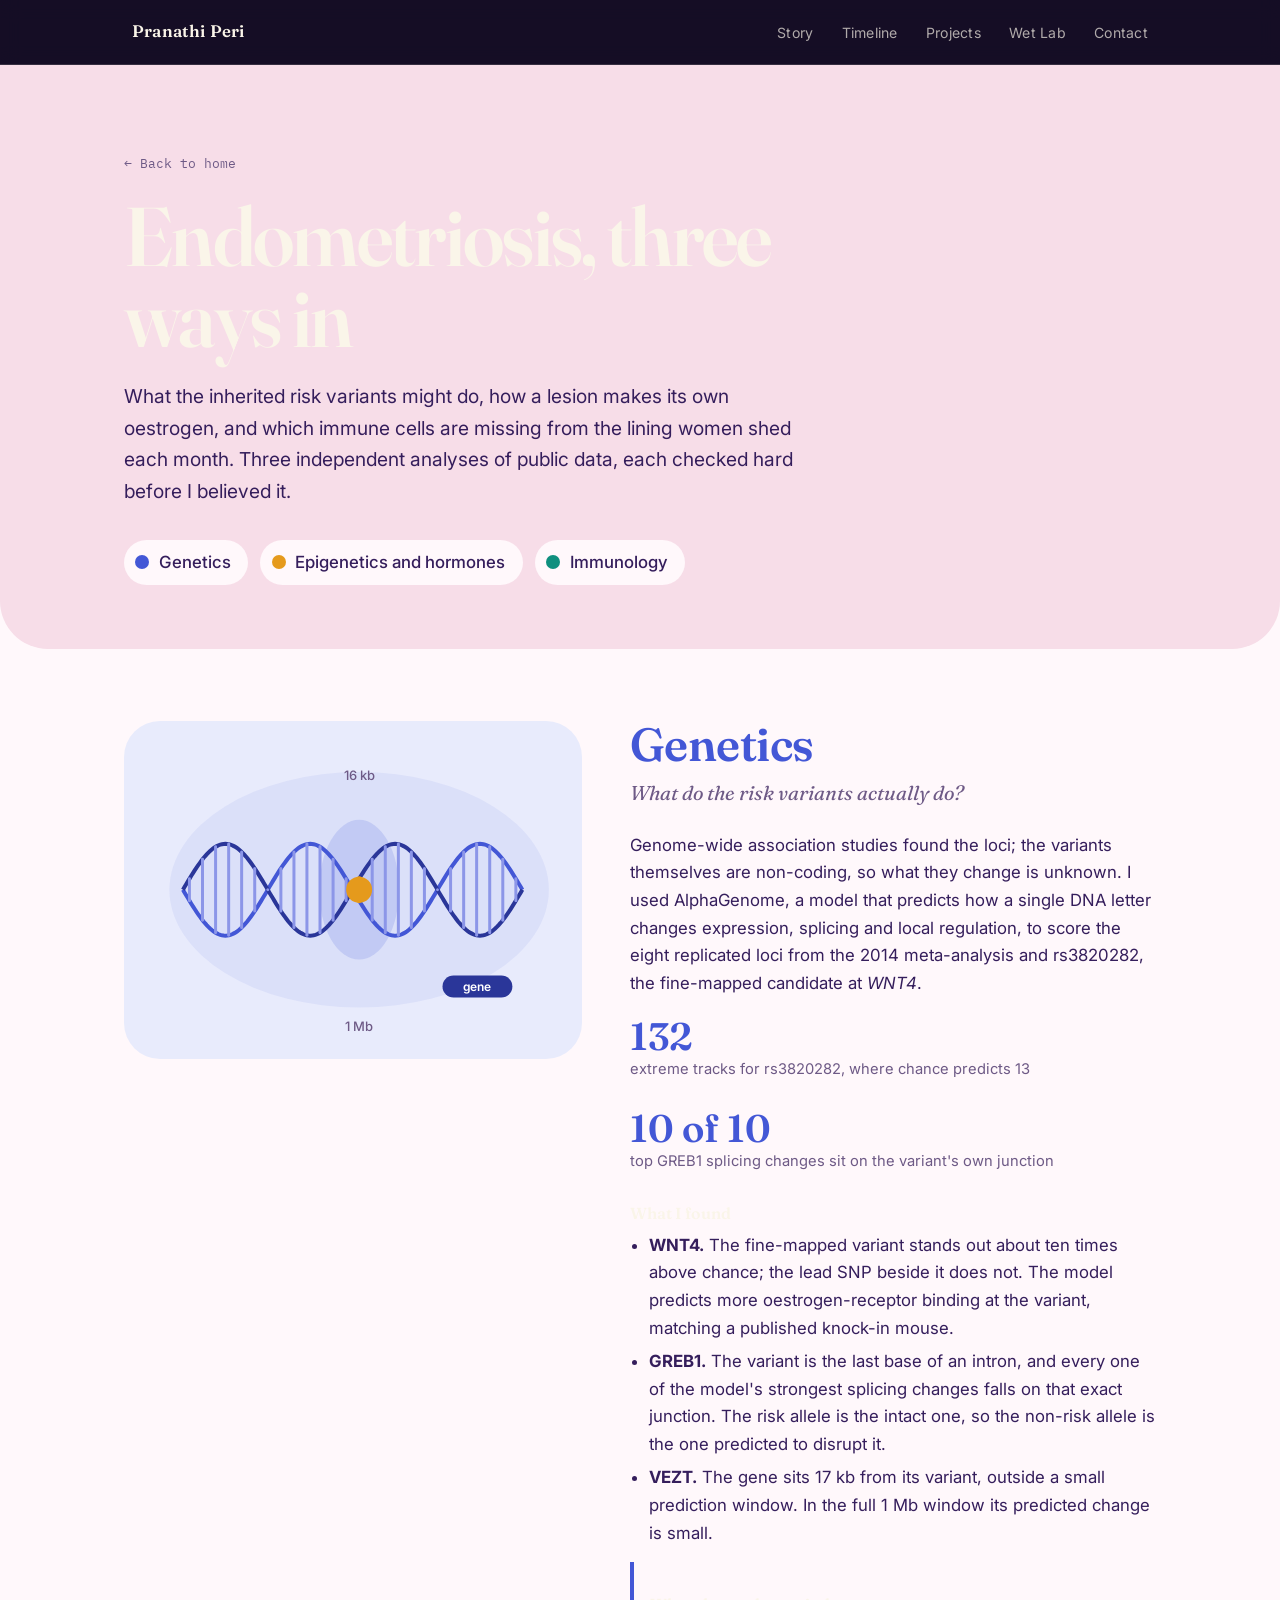
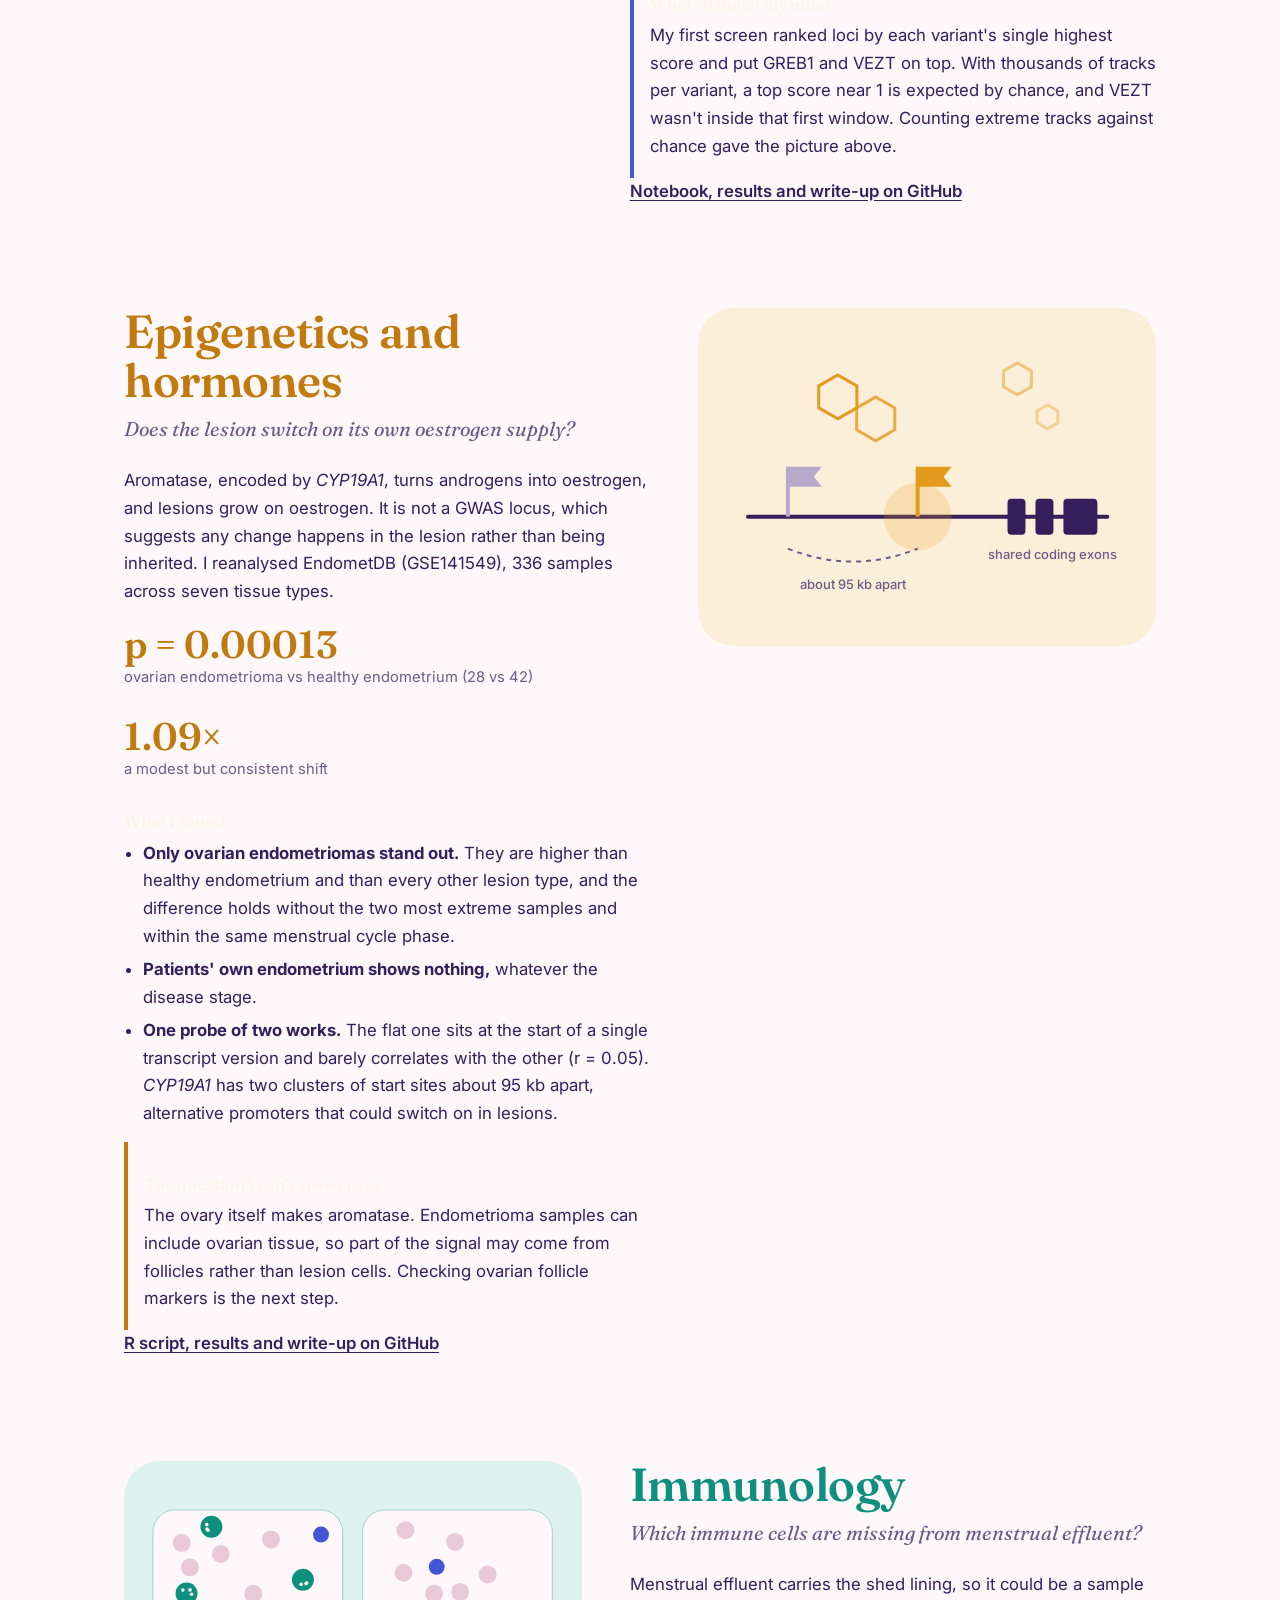
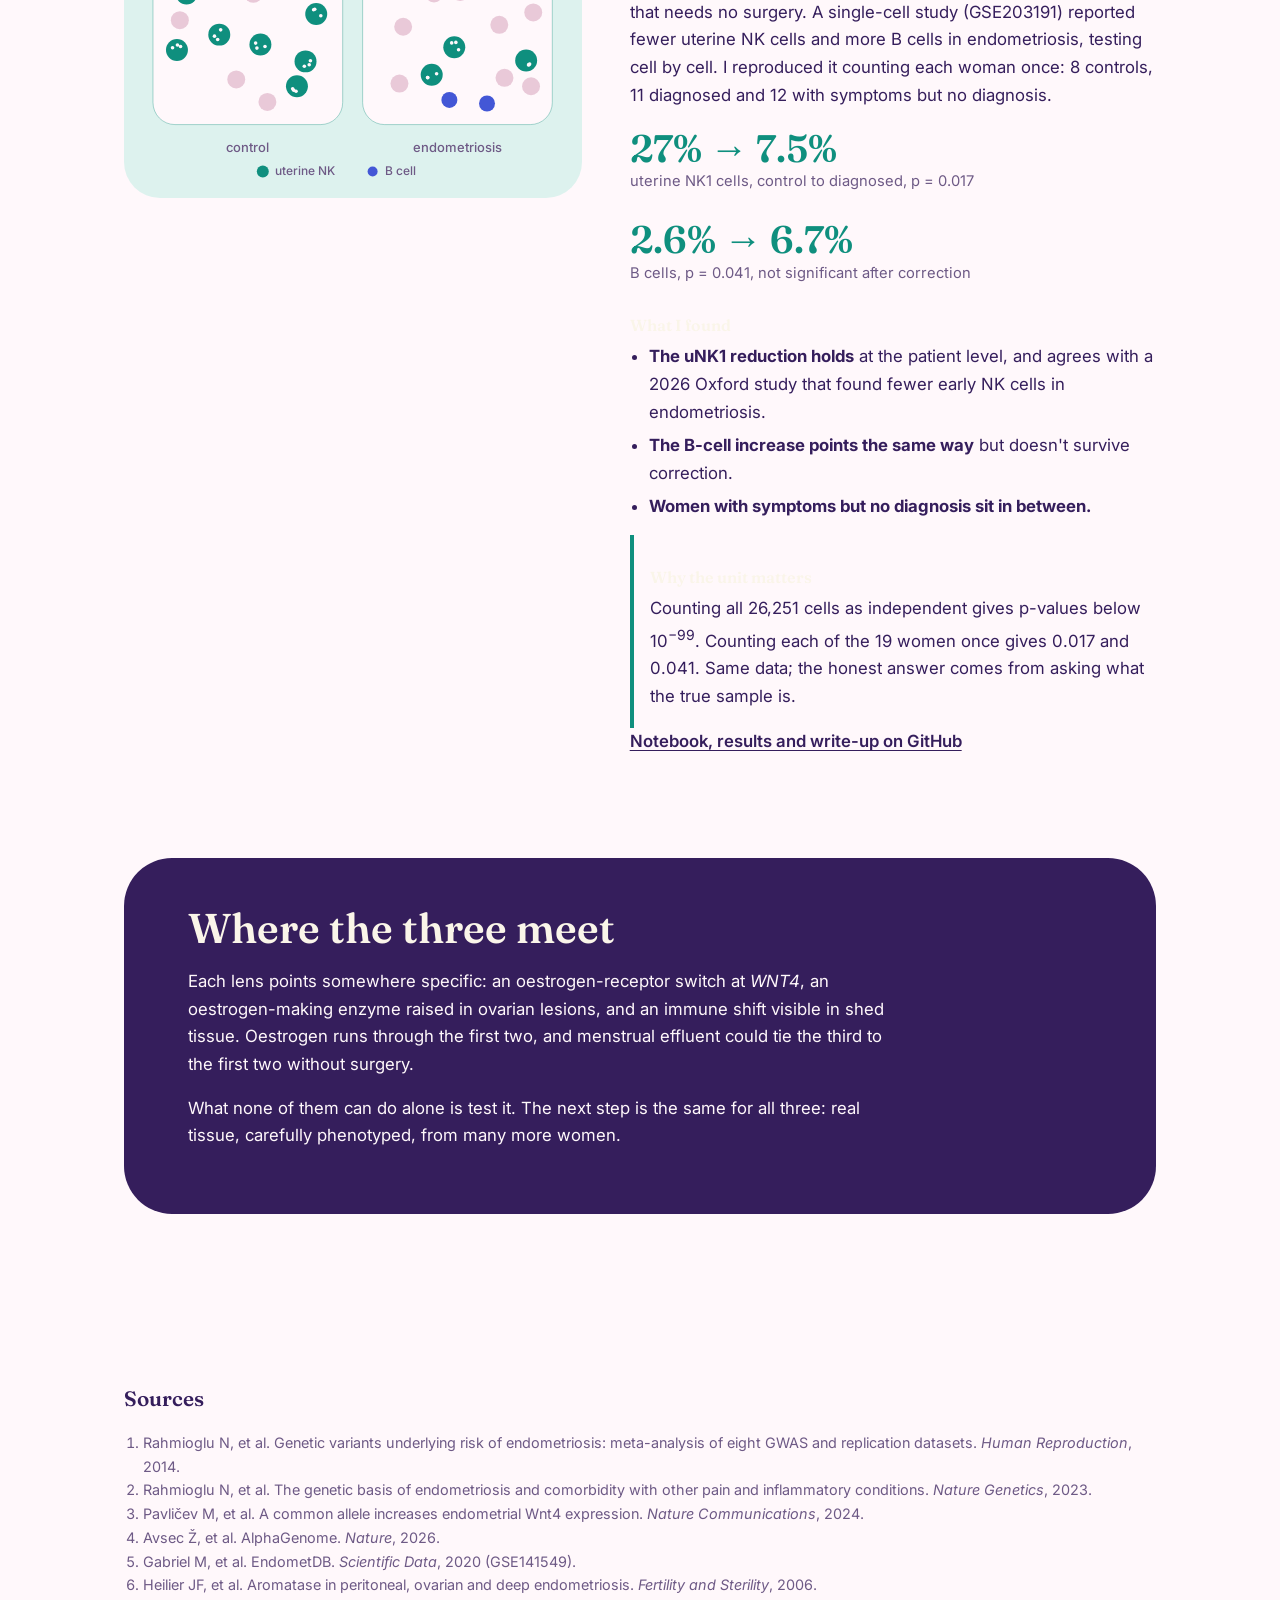
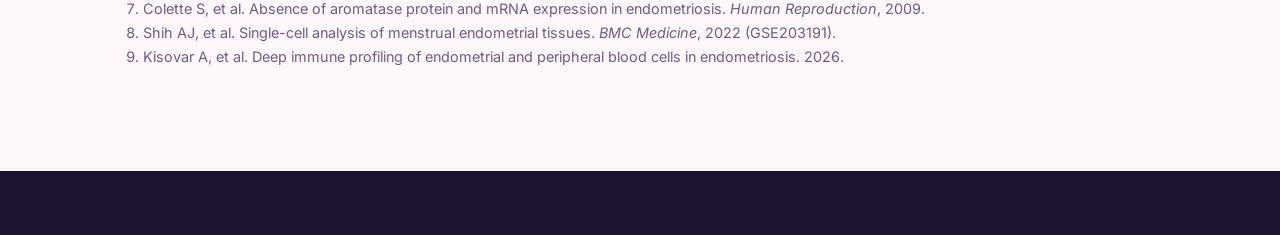
==== endometriosis.html @ a5b7af2c "Add files via upload" ====
<!DOCTYPE html>
<html lang="en">
<head>
<meta charset="UTF-8">
<meta name="viewport" content="width=device-width, initial-scale=1.0">
<title>Endometriosis, three ways in · Pranathi Peri</title>
<meta name="description" content="Independent analyses of public endometriosis data: risk-variant genetics, the aromatase switch in lesions, and immune cells in menstrual effluent.">
<link rel="preconnect" href="https://fonts.googleapis.com">
<link rel="preconnect" href="https://fonts.gstatic.com" crossorigin>
<link href="https://fonts.googleapis.com/css2?family=Fraunces:ital,opsz,wght@0,9..144,300;0,9..144,450;0,9..144,600;0,9..144,700;1,9..144,450;1,9..144,600&family=Inter:wght@400;500;600&family=IBM+Plex+Mono:wght@400;500&display=swap" rel="stylesheet">
<link rel="stylesheet" href="style.css">
<style>
.endo {
  --paper: #FFF8FB; --eosin: #F7DDE8; --haem: #351E5C; --muted: #6E5A86;
  --gen: #4357D6; --hor: #C27A0E; --hor-bright: #E59A1C; --imm: #0F8F7E;
  background: var(--paper); color: var(--haem);
  font-family: Inter, system-ui, sans-serif; font-size: 1.05rem; line-height: 1.65;
}
.endo a { color: inherit; text-underline-offset: 3px; }
.endo a:focus-visible { outline: 3px solid var(--hor-bright); outline-offset: 3px; border-radius: 4px; }
.endo .wrap { max-width: 1080px; margin: 0 auto; padding: 0 1.5rem; }
.endo .back-link { display: inline-block; margin: 2rem 0 0; color: var(--muted); text-decoration: none; }
.endo .back-link:hover { text-decoration: underline; }

.endo-hero { background: var(--eosin); padding: 3.5rem 0 4rem; border-radius: 0 0 48px 48px; }
.endo-hero h1 {
  font-family: Fraunces, Georgia, serif; font-weight: 600; font-variation-settings: "opsz" 144;
  font-size: clamp(2.6rem, 7vw, 5.2rem); line-height: 0.98; letter-spacing: -0.02em; margin: 1.2rem 0 1.4rem; max-width: 14ch;
}
.endo-hero p.lede { max-width: 56ch; font-size: 1.2rem; margin: 0 0 2rem; }
.lenses { display: flex; flex-wrap: wrap; gap: 0.75rem; padding: 0; margin: 0; list-style: none; }
.lenses a {
  display: inline-flex; align-items: center; gap: 0.6rem; padding: 0.55rem 1.1rem 0.55rem 0.7rem;
  border-radius: 999px; background: var(--paper); text-decoration: none; font-weight: 500;
}
.lenses a:hover { background: #fff; }
.lenses .dot { width: 14px; height: 14px; border-radius: 50%; }

.lens { padding: 4.5rem 0 1rem; }
.lens-grid { display: grid; grid-template-columns: minmax(0, 1fr) minmax(0, 1.15fr); gap: 3rem; align-items: start; }
.lens:nth-of-type(even) .lens-grid { grid-template-columns: minmax(0, 1.15fr) minmax(0, 1fr); }
.lens:nth-of-type(even) .art { order: 2; }
.art { border-radius: 36px; padding: 1.2rem; position: sticky; top: 5rem; }
.art svg { width: 100%; height: auto; display: block; }
.art .svgl { font: 500 13px Inter, sans-serif; fill: #6E5A86; }
.art .svgk { font: 500 12px Inter, sans-serif; fill: #6E5A86; }
.art .svgt { font: 600 12px Inter, sans-serif; fill: #fff; }
.lens h2 {
  font-family: Fraunces, Georgia, serif; font-weight: 600; font-size: clamp(2rem, 4vw, 2.9rem);
  line-height: 1.05; letter-spacing: -0.01em; margin: 0 0 0.4rem;
}
.lens .kicker { font-family: Fraunces, Georgia, serif; font-style: italic; font-size: 1.25rem; margin: 0 0 1.4rem; color: var(--muted); }
.lens h3 { font-size: 1rem; font-weight: 600; margin: 1.6rem 0 0.3rem; }
.lens p { margin: 0 0 0.9rem; max-width: 62ch; }
.lens ul { margin: 0 0 0.9rem; padding-left: 1.2rem; max-width: 62ch; }
.lens li { margin-bottom: 0.35rem; }
.big { display: flex; flex-wrap: wrap; gap: 1.6rem; margin: 1.2rem 0 1.4rem; }
.big div { min-width: 8rem; }
.big strong { display: block; font-family: Fraunces, Georgia, serif; font-weight: 600; font-size: 2.4rem; line-height: 1; }
.big span { font-size: 0.92rem; color: var(--muted); }
.caveat { border-left: 4px solid currentColor; padding: 0.2rem 0 0.2rem 1rem; }
.code-link { font-weight: 600; }

#genetics h2, #genetics .big strong, #genetics .caveat { color: var(--gen); }
#genetics .art { background: #E8EBFC; }
#hormones h2, #hormones .big strong, #hormones .caveat { color: var(--hor); }
#hormones .art { background: #FCEFD9; }
#immune h2, #immune .big strong, #immune .caveat { color: var(--imm); }
#immune .art { background: #DDF2EE; }
.caveat p { color: var(--haem); }

.together { margin: 4.5rem 0 5rem; background: var(--haem); color: var(--paper); border-radius: 48px; padding: 3rem clamp(1.5rem, 5vw, 4rem); }
.together h2 { font-family: Fraunces, Georgia, serif; font-weight: 600; font-size: clamp(1.9rem, 4vw, 2.6rem); margin: 0 0 1rem; line-height: 1.1; }
.together p { max-width: 64ch; margin: 0 0 1rem; }
.together a { color: var(--paper); }
.refs { font-size: 0.9rem; color: var(--muted); margin: 0 0 4rem; }
.refs ol { padding-left: 1.2rem; }

@media (max-width: 820px) {
  .lens-grid, .lens:nth-of-type(even) .lens-grid { grid-template-columns: 1fr; gap: 1.6rem; }
  .lens:nth-of-type(even) .art { order: 0; }
  .art { position: static; }
}
</style>
</head>
<body>

<nav>
  <div class="nav-inner">
    <a href="index.html" class="nav-name">Pranathi Peri</a>
    <button class="nav-toggle" id="navToggle" aria-label="Toggle menu" aria-expanded="false"><span></span><span></span><span></span></button>
    <ul class="nav-links" id="navLinks">
      <li><a href="index.html#origin">Story</a></li>
      <li><a href="index.html#timeline">Timeline</a></li>
      <li><a href="index.html#work">Projects</a></li>
      <li><a href="index.html#wetlab">Wet Lab</a></li>
      <li><a href="index.html#contact">Contact</a></li>
    </ul>
  </div>
</nav>

<main class="endo">
  <header class="endo-hero">
    <div class="wrap">
      <a href="index.html" class="back-link">&larr; Back to home</a>
      <h1>Endometriosis, three ways in</h1>
      <p class="lede">What the inherited risk variants might do, how a lesion makes its own oestrogen, and which immune cells are missing from the lining women shed each month. Three independent analyses of public data, each checked hard before I believed it.</p>
      <ul class="lenses">
        <li><a href="#genetics"><span class="dot" style="background:#4357D6"></span>Genetics</a></li>
        <li><a href="#hormones"><span class="dot" style="background:#E59A1C"></span>Epigenetics and hormones</a></li>
        <li><a href="#immune"><span class="dot" style="background:#0F8F7E"></span>Immunology</a></li>
      </ul>
    </div>
  </header>

  <section class="lens" id="genetics">
    <div class="wrap lens-grid">
      <div class="art"><svg viewBox="0 0 420 300" role="img" aria-label="A DNA strand with one highlighted base pair, a small 16 kb window around it that misses a nearby gene, and a large 1 Mb window that includes it">
<ellipse cx="216.5" cy="150" rx="190" ry="118" fill="#4357D6" fill-opacity="0.08"/>
<ellipse cx="216.5" cy="150" rx="40" ry="70" fill="#4357D6" fill-opacity="0.16"/>
<polyline points="40.0,150.0 41.7,152.9 43.4,155.8 45.1,158.6 46.8,161.4 48.5,164.2 50.2,166.9 51.9,169.6 53.6,172.2 55.3,174.6 57.0,177.0 58.7,179.3 60.4,181.5 62.1,183.5 63.8,185.4 65.5,187.2 67.2,188.8 68.9,190.3 70.6,191.6 72.3,192.8 74.0,193.7 75.7,194.6 77.4,195.2 79.1,195.6 80.8,195.9 82.5,196.0 84.2,195.9 85.9,195.6 87.6,195.2 89.3,194.6 91.0,193.7 92.7,192.8 94.4,191.6 96.1,190.3 97.8,188.8 99.5,187.2 101.2,185.4 102.9,183.5 104.6,181.5 106.3,179.3 108.0,177.0 109.7,174.6 111.4,172.2 113.1,169.6 114.8,166.9 116.5,164.2 118.2,161.4 119.9,158.6 121.6,155.8 123.3,152.9 125.0,150.0 126.7,147.1 128.4,144.2 130.1,141.4 131.8,138.6 133.5,135.8 135.2,133.1 136.9,130.4 138.6,127.8 140.3,125.4 142.0,123.0 143.7,120.7 145.4,118.5 147.1,116.5 148.8,114.6 150.5,112.8 152.2,111.2 153.9,109.7 155.6,108.4 157.3,107.2 159.0,106.3 160.7,105.4 162.4,104.8 164.1,104.4 165.8,104.1 167.5,104.0 169.2,104.1 170.9,104.4 172.6,104.8 174.3,105.4 176.0,106.3 177.7,107.2 179.4,108.4 181.1,109.7 182.8,111.2 184.5,112.8 186.2,114.6 187.9,116.5 189.6,118.5 191.3,120.7 193.0,123.0 194.7,125.4 196.4,127.8 198.1,130.4 199.8,133.1 201.5,135.8 203.2,138.6 204.9,141.4 206.6,144.2 208.3,147.1 210.0,150.0 211.7,152.9 213.4,155.8 215.1,158.6 216.8,161.4 218.5,164.2 220.2,166.9 221.9,169.6 223.6,172.2 225.3,174.6 227.0,177.0 228.7,179.3 230.4,181.5 232.1,183.5 233.8,185.4 235.5,187.2 237.2,188.8 238.9,190.3 240.6,191.6 242.3,192.8 244.0,193.7 245.7,194.6 247.4,195.2 249.1,195.6 250.8,195.9 252.5,196.0 254.2,195.9 255.9,195.6 257.6,195.2 259.3,194.6 261.0,193.7 262.7,192.8 264.4,191.6 266.1,190.3 267.8,188.8 269.5,187.2 271.2,185.4 272.9,183.5 274.6,181.5 276.3,179.3 278.0,177.0 279.7,174.6 281.4,172.2 283.1,169.6 284.8,166.9 286.5,164.2 288.2,161.4 289.9,158.6 291.6,155.8 293.3,152.9 295.0,150.0 296.7,147.1 298.4,144.2 300.1,141.4 301.8,138.6 303.5,135.8 305.2,133.1 306.9,130.4 308.6,127.8 310.3,125.4 312.0,123.0 313.7,120.7 315.4,118.5 317.1,116.5 318.8,114.6 320.5,112.8 322.2,111.2 323.9,109.7 325.6,108.4 327.3,107.2 329.0,106.3 330.7,105.4 332.4,104.8 334.1,104.4 335.8,104.1 337.5,104.0 339.2,104.1 340.9,104.4 342.6,104.8 344.3,105.4 346.0,106.3 347.7,107.2 349.4,108.4 351.1,109.7 352.8,111.2 354.5,112.8 356.2,114.6 357.9,116.5 359.6,118.5 361.3,120.7 363.0,123.0 364.7,125.4 366.4,127.8 368.1,130.4 369.8,133.1 371.5,135.8 373.2,138.6 374.9,141.4 376.6,144.2 378.3,147.1 380.0,150.0" fill="none" stroke="#4357D6" stroke-width="4"/>
<polyline points="40.0,150.0 41.7,147.1 43.4,144.2 45.1,141.4 46.8,138.6 48.5,135.8 50.2,133.1 51.9,130.4 53.6,127.8 55.3,125.4 57.0,123.0 58.7,120.7 60.4,118.5 62.1,116.5 63.8,114.6 65.5,112.8 67.2,111.2 68.9,109.7 70.6,108.4 72.3,107.2 74.0,106.3 75.7,105.4 77.4,104.8 79.1,104.4 80.8,104.1 82.5,104.0 84.2,104.1 85.9,104.4 87.6,104.8 89.3,105.4 91.0,106.3 92.7,107.2 94.4,108.4 96.1,109.7 97.8,111.2 99.5,112.8 101.2,114.6 102.9,116.5 104.6,118.5 106.3,120.7 108.0,123.0 109.7,125.4 111.4,127.8 113.1,130.4 114.8,133.1 116.5,135.8 118.2,138.6 119.9,141.4 121.6,144.2 123.3,147.1 125.0,150.0 126.7,152.9 128.4,155.8 130.1,158.6 131.8,161.4 133.5,164.2 135.2,166.9 136.9,169.6 138.6,172.2 140.3,174.6 142.0,177.0 143.7,179.3 145.4,181.5 147.1,183.5 148.8,185.4 150.5,187.2 152.2,188.8 153.9,190.3 155.6,191.6 157.3,192.8 159.0,193.7 160.7,194.6 162.4,195.2 164.1,195.6 165.8,195.9 167.5,196.0 169.2,195.9 170.9,195.6 172.6,195.2 174.3,194.6 176.0,193.7 177.7,192.8 179.4,191.6 181.1,190.3 182.8,188.8 184.5,187.2 186.2,185.4 187.9,183.5 189.6,181.5 191.3,179.3 193.0,177.0 194.7,174.6 196.4,172.2 198.1,169.6 199.8,166.9 201.5,164.2 203.2,161.4 204.9,158.6 206.6,155.8 208.3,152.9 210.0,150.0 211.7,147.1 213.4,144.2 215.1,141.4 216.8,138.6 218.5,135.8 220.2,133.1 221.9,130.4 223.6,127.8 225.3,125.4 227.0,123.0 228.7,120.7 230.4,118.5 232.1,116.5 233.8,114.6 235.5,112.8 237.2,111.2 238.9,109.7 240.6,108.4 242.3,107.2 244.0,106.3 245.7,105.4 247.4,104.8 249.1,104.4 250.8,104.1 252.5,104.0 254.2,104.1 255.9,104.4 257.6,104.8 259.3,105.4 261.0,106.3 262.7,107.2 264.4,108.4 266.1,109.7 267.8,111.2 269.5,112.8 271.2,114.6 272.9,116.5 274.6,118.5 276.3,120.7 278.0,123.0 279.7,125.4 281.4,127.8 283.1,130.4 284.8,133.1 286.5,135.8 288.2,138.6 289.9,141.4 291.6,144.2 293.3,147.1 295.0,150.0 296.7,152.9 298.4,155.8 300.1,158.6 301.8,161.4 303.5,164.2 305.2,166.9 306.9,169.6 308.6,172.2 310.3,174.6 312.0,177.0 313.7,179.3 315.4,181.5 317.1,183.5 318.8,185.4 320.5,187.2 322.2,188.8 323.9,190.3 325.6,191.6 327.3,192.8 329.0,193.7 330.7,194.6 332.4,195.2 334.1,195.6 335.8,195.9 337.5,196.0 339.2,195.9 340.9,195.6 342.6,195.2 344.3,194.6 346.0,193.7 347.7,192.8 349.4,191.6 351.1,190.3 352.8,188.8 354.5,187.2 356.2,185.4 357.9,183.5 359.6,181.5 361.3,179.3 363.0,177.0 364.7,174.6 366.4,172.2 368.1,169.6 369.8,166.9 371.5,164.2 373.2,161.4 374.9,158.6 376.6,155.8 378.3,152.9 380.0,150.0" fill="none" stroke="#2A3699" stroke-width="4"/>
<line x1="46.5" y1="161.0" x2="46.5" y2="139.0" stroke="#8C96E8" stroke-width="3" stroke-linecap="round"/><line x1="59.6" y1="180.5" x2="59.6" y2="119.5" stroke="#8C96E8" stroke-width="3" stroke-linecap="round"/><line x1="72.7" y1="193.0" x2="72.7" y2="107.0" stroke="#8C96E8" stroke-width="3" stroke-linecap="round"/><line x1="85.8" y1="195.7" x2="85.8" y2="104.3" stroke="#8C96E8" stroke-width="3" stroke-linecap="round"/><line x1="98.8" y1="187.9" x2="98.8" y2="112.1" stroke="#8C96E8" stroke-width="3" stroke-linecap="round"/><line x1="111.9" y1="171.4" x2="111.9" y2="128.6" stroke="#8C96E8" stroke-width="3" stroke-linecap="round"/><line x1="125.0" y1="150.0" x2="125.0" y2="150.0" stroke="#8C96E8" stroke-width="3" stroke-linecap="round"/><line x1="138.1" y1="128.6" x2="138.1" y2="171.4" stroke="#8C96E8" stroke-width="3" stroke-linecap="round"/><line x1="151.2" y1="112.1" x2="151.2" y2="187.9" stroke="#8C96E8" stroke-width="3" stroke-linecap="round"/><line x1="164.2" y1="104.3" x2="164.2" y2="195.7" stroke="#8C96E8" stroke-width="3" stroke-linecap="round"/><line x1="177.3" y1="107.0" x2="177.3" y2="193.0" stroke="#8C96E8" stroke-width="3" stroke-linecap="round"/><line x1="190.4" y1="119.5" x2="190.4" y2="180.5" stroke="#8C96E8" stroke-width="3" stroke-linecap="round"/><line x1="203.5" y1="139.0" x2="203.5" y2="161.0" stroke="#8C96E8" stroke-width="3" stroke-linecap="round"/><line x1="216.5" y1="161.0" x2="216.5" y2="139.0" stroke="#E59A1C" stroke-width="5" stroke-linecap="round"/><line x1="229.6" y1="180.5" x2="229.6" y2="119.5" stroke="#8C96E8" stroke-width="3" stroke-linecap="round"/><line x1="242.7" y1="193.0" x2="242.7" y2="107.0" stroke="#8C96E8" stroke-width="3" stroke-linecap="round"/><line x1="255.8" y1="195.7" x2="255.8" y2="104.3" stroke="#8C96E8" stroke-width="3" stroke-linecap="round"/><line x1="268.8" y1="187.9" x2="268.8" y2="112.1" stroke="#8C96E8" stroke-width="3" stroke-linecap="round"/><line x1="281.9" y1="171.4" x2="281.9" y2="128.6" stroke="#8C96E8" stroke-width="3" stroke-linecap="round"/><line x1="295.0" y1="150.0" x2="295.0" y2="150.0" stroke="#8C96E8" stroke-width="3" stroke-linecap="round"/><line x1="308.1" y1="128.6" x2="308.1" y2="171.4" stroke="#8C96E8" stroke-width="3" stroke-linecap="round"/><line x1="321.2" y1="112.1" x2="321.2" y2="187.9" stroke="#8C96E8" stroke-width="3" stroke-linecap="round"/><line x1="334.2" y1="104.3" x2="334.2" y2="195.7" stroke="#8C96E8" stroke-width="3" stroke-linecap="round"/><line x1="347.3" y1="107.0" x2="347.3" y2="193.0" stroke="#8C96E8" stroke-width="3" stroke-linecap="round"/><line x1="360.4" y1="119.5" x2="360.4" y2="180.5" stroke="#8C96E8" stroke-width="3" stroke-linecap="round"/><line x1="373.5" y1="139.0" x2="373.5" y2="161.0" stroke="#8C96E8" stroke-width="3" stroke-linecap="round"/>
<circle cx="216.5" cy="150" r="13" fill="#E59A1C"/>
<rect x="300" y="236" width="70" height="22" rx="11" fill="#2A3699"/><text x="335" y="251" text-anchor="middle" class="svgt">gene</text>
<text x="216.5" y="40" text-anchor="middle" class="svgl">16 kb</text>
<text x="216.5" y="22" text-anchor="middle" class="svgl" dy="270">1 Mb</text>
</svg></div>
      <div>
        <h2>Genetics</h2>
        <p class="kicker">What do the risk variants actually do?</p>
        <p>Genome-wide association studies found the loci; the variants themselves are non-coding, so what they change is unknown. I used AlphaGenome, a model that predicts how a single DNA letter changes expression, splicing and local regulation, to score the eight replicated loci from the 2014 meta-analysis and rs3820282, the fine-mapped candidate at <i>WNT4</i>.</p>
        <div class="big">
          <div><strong>132</strong><span>extreme tracks for rs3820282, where chance predicts 13</span></div>
          <div><strong>10 of 10</strong><span>top GREB1 splicing changes sit on the variant's own junction</span></div>
        </div>
        <h3>What I found</h3>
        <ul>
          <li><b>WNT4.</b> The fine-mapped variant stands out about ten times above chance; the lead SNP beside it does not. The model predicts more oestrogen-receptor binding at the variant, matching a published knock-in mouse.</li>
          <li><b>GREB1.</b> The variant is the last base of an intron, and every one of the model's strongest splicing changes falls on that exact junction. The risk allele is the intact one, so the non-risk allele is the one predicted to disrupt it.</li>
          <li><b>VEZT.</b> The gene sits 17 kb from its variant, outside a small prediction window. In the full 1 Mb window its predicted change is small.</li>
        </ul>
        <div class="caveat">
          <h3>What changed my mind</h3>
          <p>My first screen ranked loci by each variant's single highest score and put GREB1 and VEZT on top. With thousands of tracks per variant, a top score near 1 is expected by chance, and VEZT wasn't inside that first window. Counting extreme tracks against chance gave the picture above.</p>
        </div>
        <p><a class="code-link" href="https://github.com/pranathiperii/alphagenome-endometriosis">Notebook, results and write-up on GitHub</a></p>
      </div>
    </div>
  </section>

  <section class="lens" id="hormones">
    <div class="wrap lens-grid">
      <div class="art"><svg viewBox="0 0 420 300" role="img" aria-label="The aromatase gene with two promoter switches about 95 kilobases apart; one is lit up amber, the other is grey, beside oestrogen-like ring shapes">
<polygon points="139.1,81.0 120.0,92.0 100.9,81.0 100.9,59.0 120.0,48.0 139.1,59.0" fill="none" stroke="#E59A1C" stroke-width="3" stroke-opacity="1"/><polygon points="177.1,103.0 158.0,114.0 138.9,103.0 138.9,81.0 158.0,70.0 177.1,81.0" fill="none" stroke="#E59A1C" stroke-width="3" stroke-opacity="0.8"/><polygon points="313.9,60.0 300.0,68.0 286.1,60.0 286.1,44.0 300.0,36.0 313.9,44.0" fill="none" stroke="#E59A1C" stroke-width="3" stroke-opacity="0.5"/><polygon points="340.4,96.0 330.0,102.0 319.6,96.0 319.6,84.0 330.0,78.0 340.4,84.0" fill="none" stroke="#E59A1C" stroke-width="3" stroke-opacity="0.35"/>
<line x1="30" y1="190" x2="390" y2="190" stroke="#351E5C" stroke-width="4" stroke-linecap="round"/>
<rect x="290" y="172" width="18" height="36" rx="4" fill="#351E5C"/><rect x="318" y="172" width="18" height="36" rx="4" fill="#351E5C"/><rect x="346" y="172" width="34" height="36" rx="4" fill="#351E5C"/>
<line x1="70" y1="190" x2="70" y2="140" stroke="#B7A9C9" stroke-width="4"/><path d="M70 140 h34 l-8 10 8 10 h-34z" fill="#B7A9C9"/>
<circle cx="200" cy="190" r="34" fill="#E59A1C" fill-opacity="0.22"/>
<line x1="200" y1="190" x2="200" y2="140" stroke="#E59A1C" stroke-width="4"/><path d="M200 140 h34 l-8 10 8 10 h-34z" fill="#E59A1C"/>
<path d="M70 222 q65 26 130 0" fill="none" stroke="#6E5A86" stroke-width="2" stroke-dasharray="5 5"/>
<text x="135" y="262" text-anchor="middle" class="svgl">about 95 kb apart</text>
<text x="335" y="232" text-anchor="middle" class="svgl">shared coding exons</text>
</svg></div>
      <div>
        <h2>Epigenetics and hormones</h2>
        <p class="kicker">Does the lesion switch on its own oestrogen supply?</p>
        <p>Aromatase, encoded by <i>CYP19A1</i>, turns androgens into oestrogen, and lesions grow on oestrogen. It is not a GWAS locus, which suggests any change happens in the lesion rather than being inherited. I reanalysed EndometDB (GSE141549), 336 samples across seven tissue types.</p>
        <div class="big">
          <div><strong>p = 0.00013</strong><span>ovarian endometrioma vs healthy endometrium (28 vs 42)</span></div>
          <div><strong>1.09&times;</strong><span>a modest but consistent shift</span></div>
        </div>
        <h3>What I found</h3>
        <ul>
          <li><b>Only ovarian endometriomas stand out.</b> They are higher than healthy endometrium and than every other lesion type, and the difference holds without the two most extreme samples and within the same menstrual cycle phase.</li>
          <li><b>Patients' own endometrium shows nothing,</b> whatever the disease stage.</li>
          <li><b>One probe of two works.</b> The flat one sits at the start of a single transcript version and barely correlates with the other (r = 0.05). <i>CYP19A1</i> has two clusters of start sites about 95 kb apart, alternative promoters that could switch on in lesions.</li>
        </ul>
        <div class="caveat">
          <h3>The question I can't answer yet</h3>
          <p>The ovary itself makes aromatase. Endometrioma samples can include ovarian tissue, so part of the signal may come from follicles rather than lesion cells. Checking ovarian follicle markers is the next step.</p>
        </div>
        <p><a class="code-link" href="https://github.com/pranathiperii/cyp19a1-endometriosis">R script, results and write-up on GitHub</a></p>
      </div>
    </div>
  </section>

  <section class="lens" id="immune">
    <div class="wrap lens-grid">
      <div class="art"><svg viewBox="0 0 420 300" role="img" aria-label="Two fields of cells: on the left, from a control, many green uterine NK cells and few blue B cells; on the right, from endometriosis, few NK cells and more B cells">
<rect x="10" y="30" width="190" height="215" rx="22" fill="#FFF8FB" stroke="#0F8F7E" stroke-opacity="0.35"/>
<rect x="220" y="30" width="190" height="215" rx="22" fill="#FFF8FB" stroke="#0F8F7E" stroke-opacity="0.35"/>
<circle cx="77.9" cy="74.1" r="9" fill="#E9C9D8"/><circle cx="128.2" cy="59.5" r="9" fill="#E9C9D8"/><circle cx="110.5" cy="114.0" r="9" fill="#E9C9D8"/><circle cx="36.9" cy="140.4" r="9" fill="#E9C9D8"/><circle cx="38.8" cy="62.9" r="9" fill="#E9C9D8"/><circle cx="93.4" cy="199.8" r="9" fill="#E9C9D8"/><circle cx="47.1" cy="87.5" r="9" fill="#E9C9D8"/><circle cx="124.6" cy="222.3" r="9" fill="#E9C9D8"/><circle cx="178.3" cy="54.7" r="8" fill="#4357D6"/><circle cx="160.2" cy="99.9" r="11" fill="#0F8F7E"/><circle cx="163.3" cy="103.8" r="1.8" fill="#FFF8FB"/><circle cx="163.9" cy="103.2" r="1.8" fill="#FFF8FB"/><circle cx="158.4" cy="104.5" r="1.8" fill="#FFF8FB"/><circle cx="117.6" cy="164.8" r="11" fill="#0F8F7E"/><circle cx="114.1" cy="168.4" r="1.8" fill="#FFF8FB"/><circle cx="112.8" cy="163.4" r="1.8" fill="#FFF8FB"/><circle cx="122.2" cy="166.8" r="1.8" fill="#FFF8FB"/><circle cx="76.4" cy="154.9" r="11" fill="#0F8F7E"/><circle cx="71.6" cy="156.4" r="1.8" fill="#FFF8FB"/><circle cx="74.8" cy="159.7" r="1.8" fill="#FFF8FB"/><circle cx="77.8" cy="150.1" r="1.8" fill="#FFF8FB"/><circle cx="162.8" cy="181.7" r="11" fill="#0F8F7E"/><circle cx="161.6" cy="186.5" r="1.8" fill="#FFF8FB"/><circle cx="167.7" cy="181.1" r="1.8" fill="#FFF8FB"/><circle cx="166.5" cy="185.1" r="1.8" fill="#FFF8FB"/><circle cx="34.0" cy="170.3" r="11" fill="#0F8F7E"/><circle cx="34.5" cy="165.3" r="1.8" fill="#FFF8FB"/><circle cx="29.6" cy="168.1" r="1.8" fill="#FFF8FB"/><circle cx="37.6" cy="166.8" r="1.8" fill="#FFF8FB"/><circle cx="173.5" cy="134.2" r="11" fill="#0F8F7E"/><circle cx="170.9" cy="129.9" r="1.8" fill="#FFF8FB"/><circle cx="178.1" cy="136.0" r="1.8" fill="#FFF8FB"/><circle cx="172.0" cy="129.4" r="1.8" fill="#FFF8FB"/><circle cx="154.2" cy="206.7" r="11" fill="#0F8F7E"/><circle cx="153.3" cy="211.6" r="1.8" fill="#FFF8FB"/><circle cx="149.9" cy="209.2" r="1.8" fill="#FFF8FB"/><circle cx="151.0" cy="210.6" r="1.8" fill="#FFF8FB"/><circle cx="68.5" cy="46.8" r="11" fill="#0F8F7E"/><circle cx="64.1" cy="49.2" r="1.8" fill="#FFF8FB"/><circle cx="65.1" cy="50.4" r="1.8" fill="#FFF8FB"/><circle cx="63.9" cy="44.7" r="1.8" fill="#FFF8FB"/><circle cx="43.6" cy="113.6" r="11" fill="#0F8F7E"/><circle cx="48.6" cy="114.4" r="1.8" fill="#FFF8FB"/><circle cx="47.1" cy="110.1" r="1.8" fill="#FFF8FB"/><circle cx="39.9" cy="110.3" r="1.8" fill="#FFF8FB"/><circle cx="260.9" cy="92.9" r="9" fill="#E9C9D8"/><circle cx="291.5" cy="113.7" r="9" fill="#E9C9D8"/><circle cx="256.9" cy="203.9" r="9" fill="#E9C9D8"/><circle cx="390.9" cy="132.7" r="9" fill="#E9C9D8"/><circle cx="312.5" cy="62.0" r="9" fill="#E9C9D8"/><circle cx="262.9" cy="50.3" r="9" fill="#E9C9D8"/><circle cx="260.6" cy="147.0" r="9" fill="#E9C9D8"/><circle cx="388.7" cy="206.6" r="9" fill="#E9C9D8"/><circle cx="345.2" cy="94.6" r="9" fill="#E9C9D8"/><circle cx="356.9" cy="145.1" r="9" fill="#E9C9D8"/><circle cx="362.1" cy="198.2" r="9" fill="#E9C9D8"/><circle cx="317.7" cy="112.1" r="9" fill="#E9C9D8"/><circle cx="344.6" cy="223.9" r="8" fill="#4357D6"/><circle cx="306.9" cy="220.3" r="8" fill="#4357D6"/><circle cx="294.2" cy="87.0" r="8" fill="#4357D6"/><circle cx="311.8" cy="167.5" r="11" fill="#0F8F7E"/><circle cx="313.4" cy="162.7" r="1.8" fill="#FFF8FB"/><circle cx="316.1" cy="170.0" r="1.8" fill="#FFF8FB"/><circle cx="309.2" cy="163.2" r="1.8" fill="#FFF8FB"/><circle cx="289.2" cy="195.0" r="11" fill="#0F8F7E"/><circle cx="294.1" cy="194.1" r="1.8" fill="#FFF8FB"/><circle cx="285.2" cy="198.0" r="1.8" fill="#FFF8FB"/><circle cx="285.1" cy="197.9" r="1.8" fill="#FFF8FB"/><circle cx="383.8" cy="180.8" r="11" fill="#0F8F7E"/><circle cx="386.2" cy="185.2" r="1.8" fill="#FFF8FB"/><circle cx="387.3" cy="184.4" r="1.8" fill="#FFF8FB"/><circle cx="386.7" cy="184.9" r="1.8" fill="#FFF8FB"/>
<text x="105" y="272" text-anchor="middle" class="svgl">control</text>
<text x="315" y="272" text-anchor="middle" class="svgl">endometriosis</text>
<circle cx="120" cy="292" r="6" fill="#0F8F7E"/><text x="132" y="296" class="svgk">uterine NK</text>
<circle cx="230" cy="292" r="5" fill="#4357D6"/><text x="242" y="296" class="svgk">B cell</text>
</svg></div>
      <div>
        <h2>Immunology</h2>
        <p class="kicker">Which immune cells are missing from menstrual effluent?</p>
        <p>Menstrual effluent carries the shed lining, so it could be a sample that needs no surgery. A single-cell study (GSE203191) reported fewer uterine NK cells and more B cells in endometriosis, testing cell by cell. I reproduced it counting each woman once: 8 controls, 11 diagnosed and 12 with symptoms but no diagnosis.</p>
        <div class="big">
          <div><strong>27% &rarr; 7.5%</strong><span>uterine NK1 cells, control to diagnosed, p = 0.017</span></div>
          <div><strong>2.6% &rarr; 6.7%</strong><span>B cells, p = 0.041, not significant after correction</span></div>
        </div>
        <h3>What I found</h3>
        <ul>
          <li><b>The uNK1 reduction holds</b> at the patient level, and agrees with a 2026 Oxford study that found fewer early NK cells in endometriosis.</li>
          <li><b>The B-cell increase points the same way</b> but doesn't survive correction.</li>
          <li><b>Women with symptoms but no diagnosis sit in between.</b></li>
        </ul>
        <div class="caveat">
          <h3>Why the unit matters</h3>
          <p>Counting all 26,251 cells as independent gives p-values below 10<sup>&minus;99</sup>. Counting each of the 19 women once gives 0.017 and 0.041. Same data; the honest answer comes from asking what the true sample is.</p>
        </div>
        <p><a class="code-link" href="https://github.com/pranathiperii/uNK-menstrual-effluent">Notebook, results and write-up on GitHub</a></p>
      </div>
    </div>
  </section>

  <div class="wrap">
    <section class="together">
      <h2>Where the three meet</h2>
      <p>Each lens points somewhere specific: an oestrogen-receptor switch at <i>WNT4</i>, an oestrogen-making enzyme raised in ovarian lesions, and an immune shift visible in shed tissue. Oestrogen runs through the first two, and menstrual effluent could tie the third to the first two without surgery.</p>
      <p>What none of them can do alone is test it. The next step is the same for all three: real tissue, carefully phenotyped, from many more women.</p>
    </section>

    <section class="refs">
      <h2 style="font-family: Fraunces, Georgia, serif; font-size: 1.3rem; color: #351E5C;">Sources</h2>
      <ol>
        <li>Rahmioglu N, et al. Genetic variants underlying risk of endometriosis: meta-analysis of eight GWAS and replication datasets. <i>Human Reproduction</i>, 2014.</li>
        <li>Rahmioglu N, et al. The genetic basis of endometriosis and comorbidity with other pain and inflammatory conditions. <i>Nature Genetics</i>, 2023.</li>
        <li>Pavli&#269;ev M, et al. A common allele increases endometrial Wnt4 expression. <i>Nature Communications</i>, 2024.</li>
        <li>Avsec &#381;, et al. AlphaGenome. <i>Nature</i>, 2026.</li>
        <li>Gabriel M, et al. EndometDB. <i>Scientific Data</i>, 2020 (GSE141549).</li>
        <li>Heilier JF, et al. Aromatase in peritoneal, ovarian and deep endometriosis. <i>Fertility and Sterility</i>, 2006.</li>
        <li>Colette S, et al. Absence of aromatase protein and mRNA expression in endometriosis. <i>Human Reproduction</i>, 2009.</li>
        <li>Shih AJ, et al. Single-cell analysis of menstrual endometrial tissues. <i>BMC Medicine</i>, 2022 (GSE203191).</li>
        <li>Kisovar A, et al. Deep immune profiling of endometrial and peripheral blood cells in endometriosis. 2026.</li>
      </ol>
    </section>
  </div>
</main>
</body>
</html>
---- style.css ----
:root{
  --night:#1c1430;
  --night-deep:#140d24;
  --cream:#faf5e9;
  --cream-soft:rgba(250,245,233,0.68);
  --gold:#e0a53c;
  --gold-deep:#c78826;
  --moss:#4b6b4f;
  --moss-light:#5c7f61;
  --terracotta:#c07357;
  --line: rgba(250,245,233,0.14);
  --radius: 6px;
}
*{box-sizing:border-box;}
html{scroll-behavior:smooth;}
body{
  margin:0;
  background:var(--night);
  color:var(--cream);
  font-family:'Inter', sans-serif;
  font-size:16px;
  line-height:1.65;
  -webkit-font-smoothing:antialiased;
}
h1,h2,h3,h4{
  font-family:'Fraunces', serif;
  font-weight:600;
  margin:0;
  color:var(--cream);
}
a{color:inherit;}
.mono{font-family:'IBM Plex Mono', monospace;}
.wrap{max-width:1080px;margin:0 auto;padding:0 32px;}

@media (prefers-reduced-motion: reduce){
  html{scroll-behavior:auto;}
  *{animation-duration:0.01ms !important; animation-iteration-count:1 !important; transition-duration:0.01ms !important;}
}

/* ---------- nav ---------- */
nav{
  position:sticky; top:0; z-index:50;
  background:rgba(20,13,36,0.82);
  backdrop-filter:blur(10px);
  border-bottom:1px solid var(--line);
}
.nav-inner{
  max-width:1080px;margin:0 auto;padding:18px 32px;
  display:flex;align-items:center;justify-content:space-between;
}
.nav-name {
  font-family: 'Fraunces', serif;
  font-weight: 600;
  font-size: 1.05rem;
  letter-spacing: 0.01em;
  color: var(--cream);
  text-decoration: none;
  transition: color 0.2s ease;
}

.nav-name:hover {
  color: var(--gold);
}
.nav-links{display:flex; gap:28px; list-style:none; margin:0; padding:0;}
.nav-links a{
  text-decoration:none; font-size:0.88rem; color:var(--cream-soft);
  letter-spacing:0.02em; transition:color .2s ease;
}
.nav-links a:hover, .nav-links a:focus-visible{color:var(--gold);}
.nav-toggle{display:none; background:none; border:none; cursor:pointer; padding:8px;}
.nav-toggle span{display:block; width:22px; height:2px; background:var(--cream); margin:5px 0;}

/* ---------- hero ---------- */
.hero{
  position:relative;
  overflow:hidden;
  padding:110px 0 90px;
  background:
    radial-gradient(ellipse at 78% 12%, rgba(224,165,60,0.20), transparent 55%),
    radial-gradient(ellipse at 10% 90%, rgba(75,107,79,0.22), transparent 50%),
    var(--night);
  border-bottom:1px solid var(--line);
}
#lattice{
  position:absolute; inset:0; width:100%; height:100%;
  opacity:0.6;
  pointer-events:none;
}
.hero-inner{position:relative; z-index:2;}
.hero h1{
  font-size:clamp(2.2rem, 4.8vw, 3.8rem);
  line-height:1.1;
  max-width:820px;
  font-weight:600;
  color:var(--gold-deep);
}
.hero h1 em{ font-style:italic; color:var(--gold); }
.hero p.lede{
  margin-top:26px;
  max-width:600px;
  font-size:1.06rem;
  color:var(--cream-soft);
}
.hero .cta-row{ margin-top:36px; display:flex; gap:16px; flex-wrap:wrap; }
.btn{
  display:inline-flex; align-items:center; gap:8px;
  padding:11px 22px;
  border-radius:var(--radius);
  font-size:0.9rem; font-weight:500;
  text-decoration:none;
  border:1px solid var(--cream);
  transition:all .2s ease;
}
.btn-primary{background:var(--gold); border-color:var(--gold); color:var(--night-deep);}
.btn-primary:hover{background:var(--gold-deep); border-color:var(--gold-deep);}
.btn-ghost{background:transparent; color:var(--cream);}
.btn-ghost:hover{background:var(--cream); color:var(--night-deep);}

/* ---------- floaty shared bits ---------- */
@keyframes floaty{
  0%,100%{ transform:translateY(0px); }
  50%{ transform:translateY(-16px); }
}
.blob{
  position:absolute;
  border-radius:50%;
  filter:blur(60px);
  opacity:0.35;
  animation:floaty 9s ease-in-out infinite;
  pointer-events:none;
}

/* ---------- origin section ---------- */
.origin{
  position:relative;
  overflow:hidden;
  padding:100px 0;
  border-bottom:1px solid var(--line);
}
.origin .blob-gold{width:260px;height:260px;background:var(--gold);top:-70px;right:10%;animation-delay:0s;}
.origin .blob-moss{width:220px;height:220px;background:var(--moss);bottom:-50px;left:6%;animation-delay:2.4s;}
.origin .blob-terracotta{width:150px;height:150px;background:var(--terracotta);top:50%;left:48%;animation-delay:4.6s;}
.origin-inner{position:relative; z-index:2; max-width:660px;}
.eyebrow{
  font-family:'IBM Plex Mono', monospace;
  font-size:0.78rem;
  letter-spacing:0.09em;
  text-transform:uppercase;
  color:var(--gold);
  margin-bottom:16px;
  display:flex; align-items:center; gap:10px;
}
.eyebrow::before{
  content:"";
  width:7px; height:7px;
  background:var(--gold);
  clip-path:polygon(50% 0%, 100% 25%, 100% 75%, 50% 100%, 0% 75%, 0% 25%);
  display:inline-block;
}
.origin h2{font-size:clamp(1.7rem, 3.2vw, 2.3rem); margin-bottom:22px;}
.origin p{color:var(--cream-soft); font-size:1.02rem; margin:0 0 18px;}
.origin p:last-child{margin-bottom:0;}

/* ---------- section shell ---------- */
section{padding:88px 0;}
.section-head{margin-bottom:52px; max-width:640px;}
.section-head .eyebrow{margin-bottom:14px;}
.section-head h2{font-size:clamp(1.6rem, 3vw, 2.2rem); font-weight:600;}
.section-head p{color:var(--cream-soft); margin-top:14px; font-size:1rem;}

/* ---------- timeline ---------- */
.timeline{
  border-left:1px solid var(--line);
  margin-left:6px;
  padding-left:38px;
  display:flex; flex-direction:column; gap:38px;
}
.t-item{position:relative;}
.t-item::before{
  content:"";
  position:absolute; left:-44px; top:4px;
  width:11px; height:11px;
  background:var(--night);
  border:2px solid var(--moss-light);
  border-radius:50%;
}
.t-item.current::before{background:var(--gold); border-color:var(--gold-deep);}
.t-year{font-family:'IBM Plex Mono', monospace; font-size:0.8rem; color:var(--moss-light); letter-spacing:0.04em;}
.t-item.current .t-year{color:var(--gold);}
.t-role{font-family:'Fraunces', serif; font-size:1.2rem; font-weight:600; margin-top:4px;}
.t-org{color:var(--cream-soft); font-size:0.95rem; margin-top:2px;}

/* ---------- project cards ---------- */
.projects{display:flex; flex-direction:column; gap:20px;}
.card{
  display:flex;
  align-items:center;
  justify-content:space-between;
  gap:28px;
  border:1px solid rgba(250,245,233,0.12);
  border-radius:var(--radius);
  background:var(--moss);
  padding:28px;
  transition:transform .3s ease, box-shadow .3s ease;
  animation:floaty 7s ease-in-out infinite;
}
.card:nth-child(2){animation-delay:0.9s;}
.card:nth-child(3){animation-delay:1.8s;}
.card:nth-child(4){animation-delay:2.7s;}
.card:nth-child(5){animation-delay:3.6s;}
.card:hover{
  transform:translateY(-6px);
  box-shadow:0 18px 40px rgba(0,0,0,0.28);
}
.card-text{flex:1; min-width:0;}
.card-tag{
  font-family:'IBM Plex Mono', monospace;
  font-size:0.72rem; letter-spacing:0.05em; text-transform:uppercase;
  color:var(--gold); margin-bottom:8px;
}
.card-title{font-size:1.22rem; font-weight:600; color:var(--cream);}
.card-summary{margin-top:10px; color:var(--cream-soft); font-size:0.96rem; max-width:560px;}
.read-more{
  display:inline-flex; align-items:center; gap:6px;
  margin-top:16px;
  font-size:0.88rem; font-weight:500;
  color:var(--cream);
  text-decoration:none;
  border-bottom:1px solid var(--gold);
  padding-bottom:2px;
  transition:color .2s ease, gap .2s ease;
}
.read-more:hover{color:var(--gold); gap:10px;}
.card-media{flex-shrink:0;}
.card-media img{
  width:130px; height:130px;
  object-fit:cover;
  border-radius:4px;
  border:1px solid rgba(250,245,233,0.25);
  display:block;
}

/* ---------- wet lab ---------- */
.wetlab{
  position:relative;
  background:linear-gradient(160deg, rgba(192,115,87,0.14), rgba(75,107,79,0.14));
  border:1px solid rgba(224,165,60,0.25);
  border-radius:var(--radius);
  padding:44px;
}
.wetlab .eyebrow{color:var(--gold);}
.wetlab h3{color:var(--cream); font-size:1.5rem; margin-bottom:18px;}
.wetlab p{color:var(--cream-soft); font-size:0.97rem; margin:0 0 16px; max-width:720px;}
.wetlab .doc-note{
  font-family:'IBM Plex Mono', monospace;
  font-size:0.82rem;
  color:var(--gold);
  border:1px dashed rgba(224,165,60,0.5);
  border-radius:var(--radius);
  padding:12px 16px;
  display:inline-block;
  margin-top:8px;
}

/* ---------- Article Container & Header ---------- */
.article-page {
  padding: 80px 0 100px;
}

.article-header {
  max-width: 760px;
  margin: 0 auto 48px;
  border-bottom: 1px solid var(--line);
  padding-bottom: 40px;
}

.back-link {
  display: inline-flex;
  align-items: center;
  gap: 8px;
  font-family: 'IBM Plex Mono', monospace;
  font-size: 0.82rem;
  color: var(--gold);
  text-decoration: none;
  margin-bottom: 28px;
  transition: transform 0.2s ease, color 0.2s ease;
}

.back-link:hover {
  color: var(--cream);
  transform: translateX(-4px);
}

.article-header h1 {
  font-size: clamp(2.2rem, 4vw, 3.4rem);
  line-height: 1.15;
  color: var(--cream);
  margin-bottom: 20px;
}

.article-meta {
  display: flex;
  align-items: center;
  gap: 16px;
  flex-wrap: wrap;
  font-family: 'IBM Plex Mono', monospace;
  font-size: 0.8rem;
  color: var(--cream-soft);
}

.article-meta span:not(:last-child)::after {
  content: "•";
  margin-left: 16px;
  color: var(--line);
}

/* ---------- Main Article Content Area ---------- */
.article-body {
  max-width: 720px;
  margin: 0 auto;
  font-size: 1.08rem;
  line-height: 1.75;
  color: var(--cream-soft);
}

/* Headings within the content */
.article-body h2 {
  font-size: clamp(1.5rem, 2.8vw, 2rem);
  color: var(--cream);
  margin: 48px 0 20px;
  padding-top: 12px;
}

.article-body h3 {
  font-size: clamp(1.25rem, 2.2vw, 1.5rem);
  color: var(--gold);
  margin: 36px 0 16px;
}

.article-body h4 {
  font-size: 1.1rem;
  color: var(--cream);
  margin: 28px 0 12px;
}

/* Paragraphs & Text Elements */
.article-body p {
  margin: 0 0 24px;
}

.article-body strong {
  color: var(--cream);
  font-weight: 600;
}

.article-body em {
  color: var(--cream);
  font-style: italic;
}

.article-body a {
  color: var(--gold);
  text-decoration: none;
  border-bottom: 1px solid rgba(224, 165, 60, 0.4);
  transition: border-color 0.2s ease, color 0.2s ease;
}

.article-body a:hover {
  color: var(--cream);
  border-color: var(--cream);
}

/* Lead paragraph (First paragraph styling) */
.article-body p.intro {
  font-size: 1.2rem;
  line-height: 1.65;
  color: var(--cream);
  margin-bottom: 32px;
}

/* Lists */
.article-body ul, 
.article-body ol {
  margin: 0 0 28px 0;
  padding-left: 24px;
}

.article-body li {
  margin-bottom: 10px;
}

.article-body li::marker {
  color: var(--gold);
}

/* Quotes / Callouts */
.article-body blockquote {
  margin: 36px 0;
  padding: 20px 28px;
  background: rgba(20, 13, 36, 0.5);
  border-left: 3px solid var(--gold);
  border-radius: 0 var(--radius) var(--radius) 0;
  font-family: 'Fraunces', serif;
  font-style: italic;
  font-size: 1.18rem;
  line-height: 1.6;
  color: var(--cream);
}

.article-body blockquote p:last-child {
  margin-bottom: 0;
}

/* Code Snippets */
.article-body code:not(pre code) {
  font-family: 'IBM Plex Mono', monospace;
  font-size: 0.88em;
  background: rgba(250, 245, 233, 0.08);
  color: var(--gold);
  padding: 2px 6px;
  border-radius: 4px;
  border: 1px solid var(--line);
}

.article-body pre {
  background: var(--night-deep);
  border: 1px solid var(--line);
  border-radius: var(--radius);
  padding: 20px;
  overflow-x: auto;
  margin: 32px 0;
}

.article-body pre code {
  font-family: 'IBM Plex Mono', monospace;
  font-size: 0.88rem;
  color: var(--cream);
  line-height: 1.5;
}

/* Images & Captions inside articles */
.article-body figure {
  margin: 36px 0;
}

.article-body img {
  width: 100%;
  height: auto;
  border-radius: var(--radius);
  border: 1px solid var(--line);
  display: block;
}

.article-body figcaption {
  font-family: 'IBM Plex Mono', monospace;
  font-size: 0.78rem;
  color: var(--cream-soft);
  text-align: center;
  margin-top: 10px;
}

/* ---------- footer ---------- */
footer{
  background:var(--night-deep);
  border-top:1px solid var(--line);
  padding:56px 0 44px;
}
.footer-inner{display:flex; flex-wrap:wrap; justify-content:space-between; align-items:flex-end; gap:28px;}
.footer-title{font-size:1.4rem; max-width:380px;}
.footer-links{display:flex; gap:22px; flex-wrap:wrap;}
.footer-links a{
  text-decoration:none;
  font-size:0.92rem;
  color:var(--cream-soft);
  border-bottom:1px solid var(--line);
  padding-bottom:2px;
  transition:color .2s ease, border-color .2s ease;
}
.footer-links a:hover{color:var(--gold); border-color:var(--gold);}
.footer-bottom{
  margin-top:40px; padding-top:24px; border-top:1px solid var(--line);
  font-family:'IBM Plex Mono', monospace; font-size:0.76rem; color:var(--cream-soft);
  display:flex; justify-content:space-between; flex-wrap:wrap; gap:10px;
}

@media (max-width:720px){
  .wrap{padding:0 20px;}
  .nav-links{
    position:fixed; top:64px; right:0; left:0;
    background:var(--night-deep);
    flex-direction:column; gap:0;
    border-bottom:1px solid var(--line);
    max-height:0; overflow:hidden;
    transition:max-height .3s ease;
  }
  .nav-links.open{max-height:280px;}
  .nav-links a{display:block; padding:16px 32px; border-top:1px solid var(--line);}
  .nav-toggle{display:block;}
  .card{flex-direction:column; align-items:flex-start;}
  .card-media img{width:100%; height:170px;}
  .wetlab{padding:28px;}
  .footer-inner{align-items:flex-start;}
}
.no-underline { text-decoration: none; }
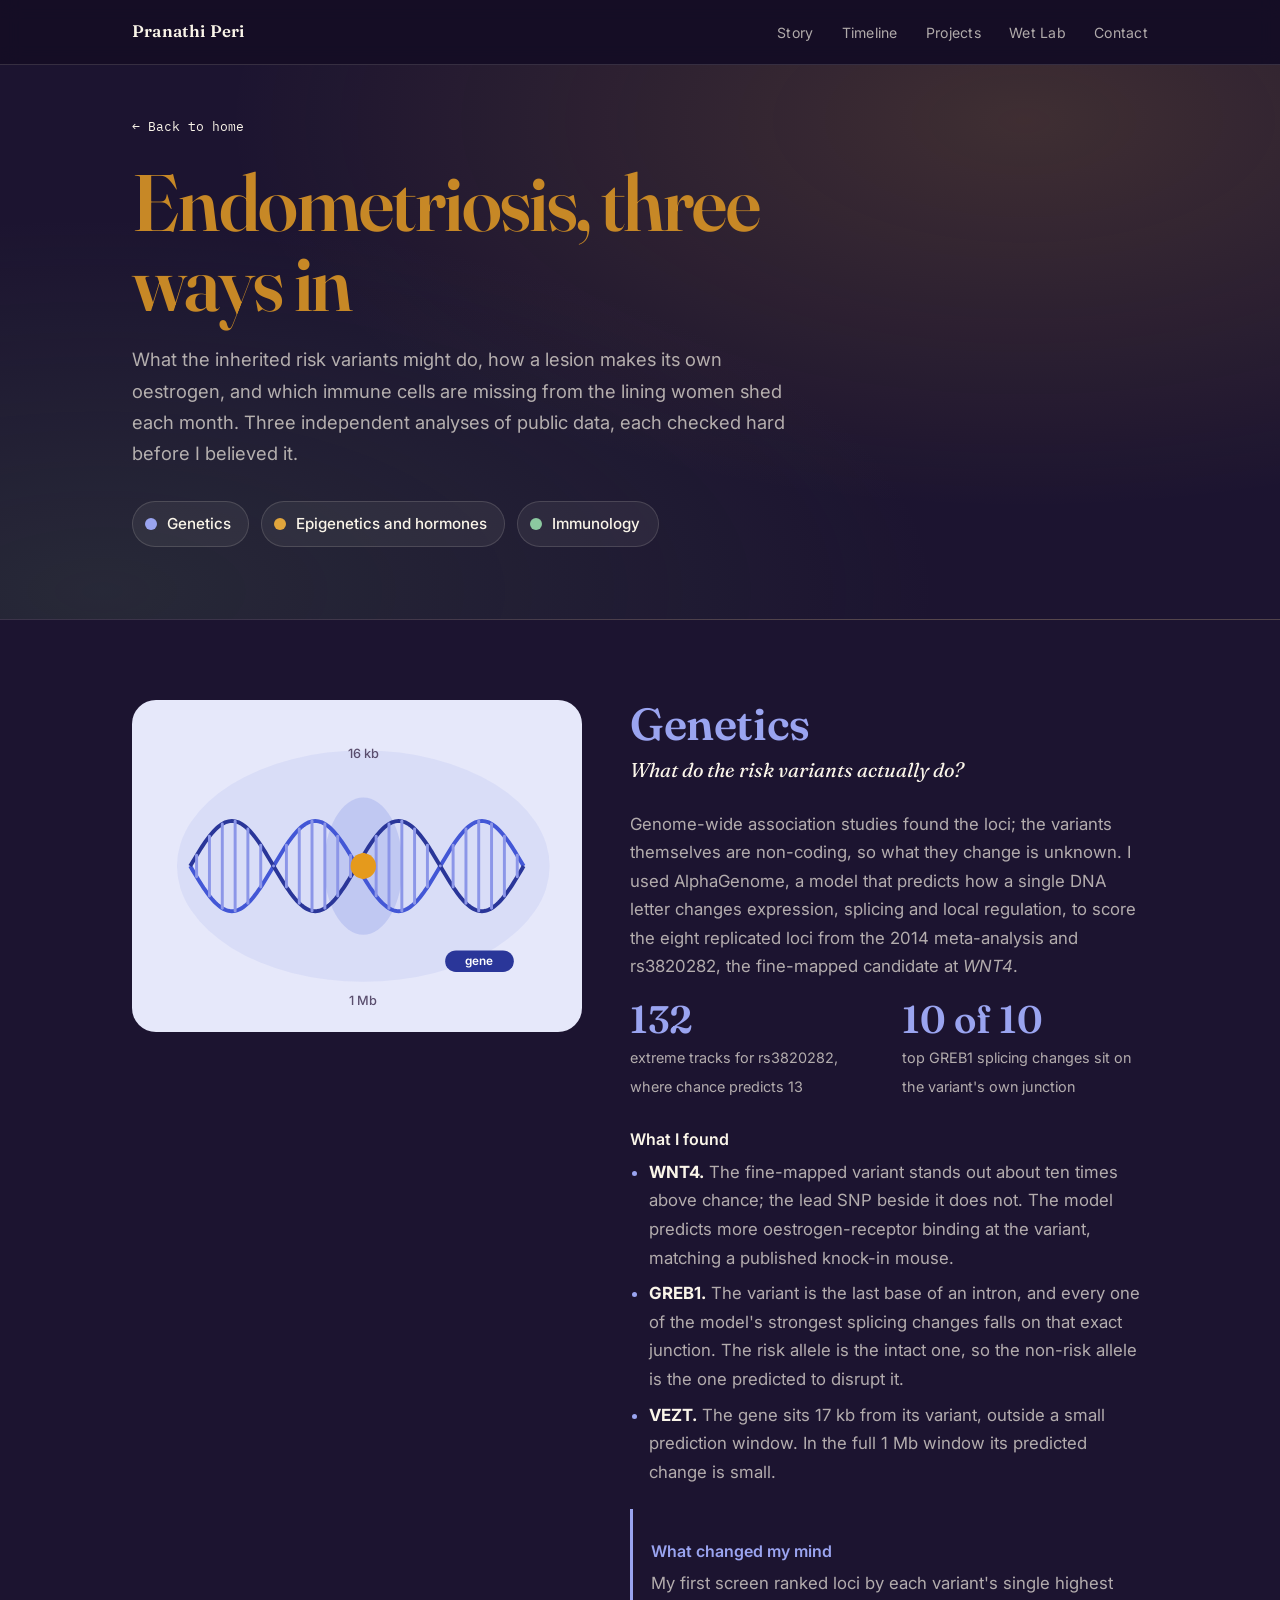
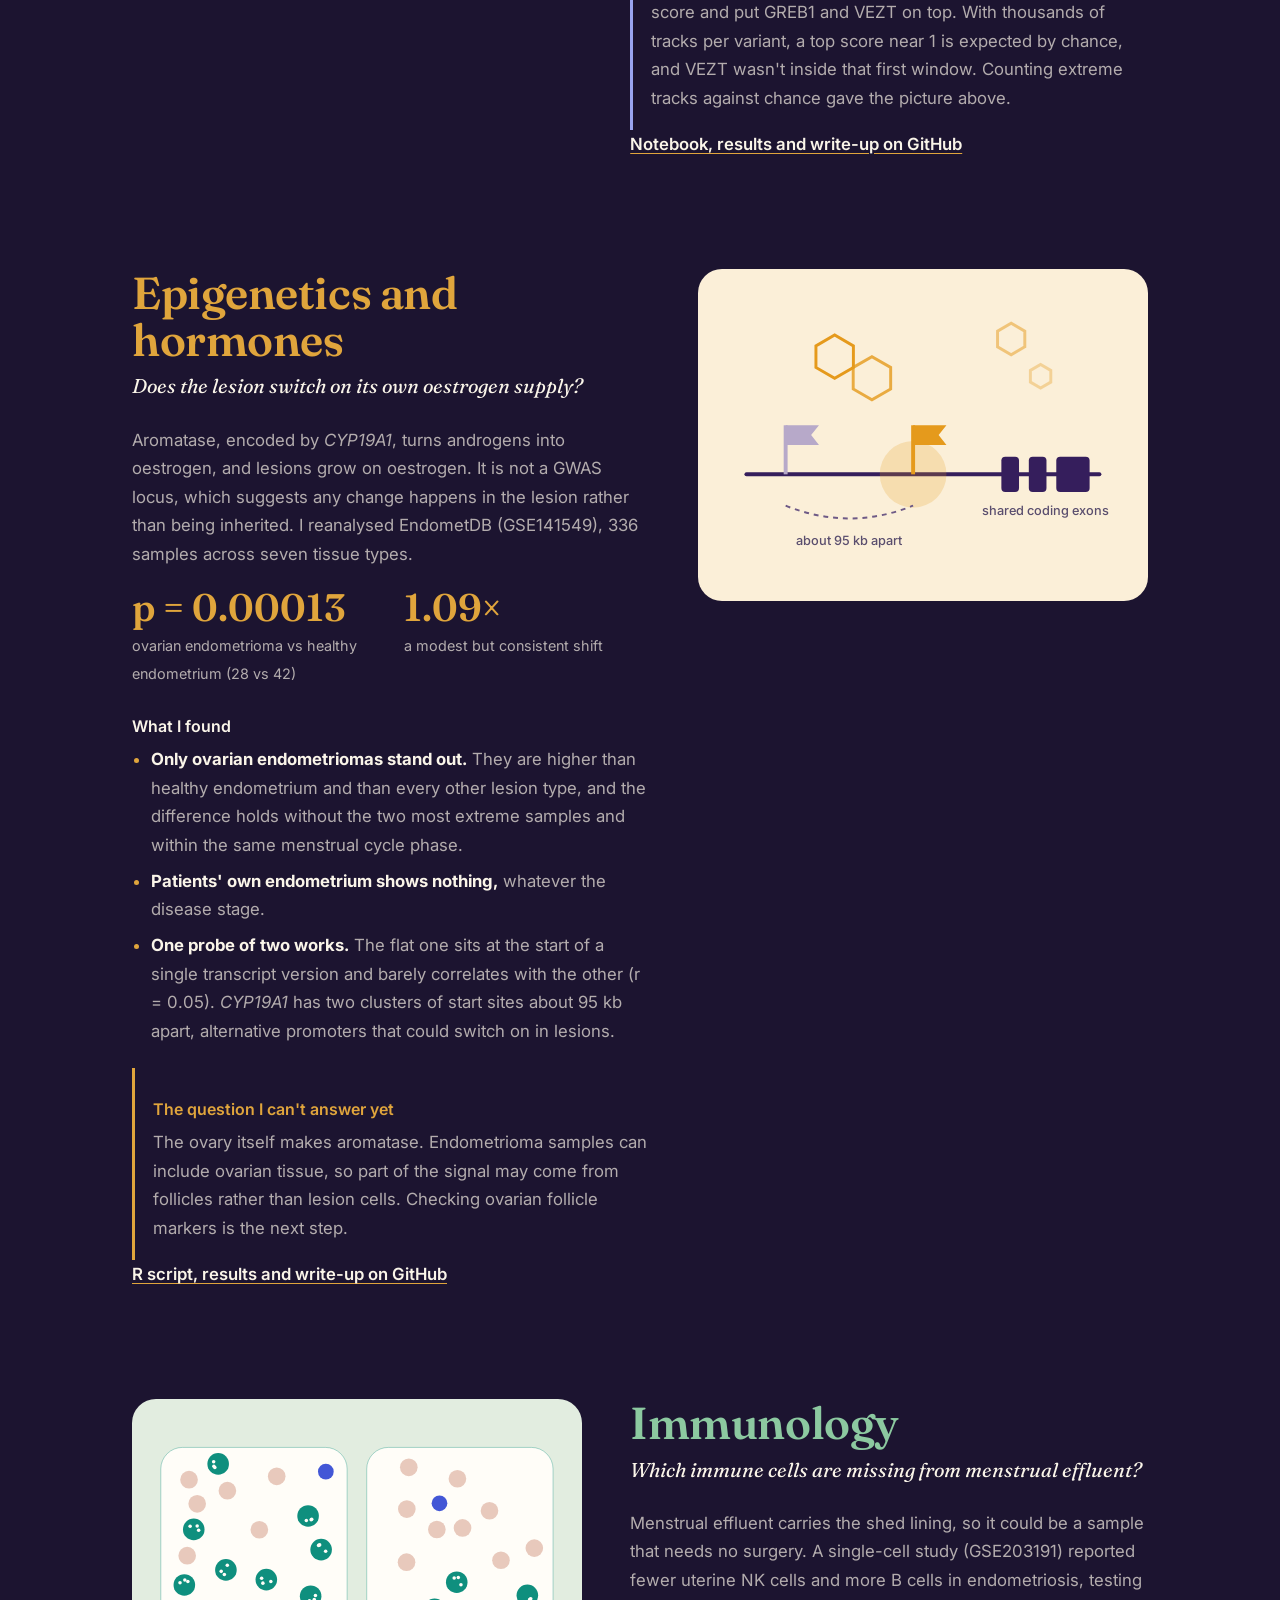
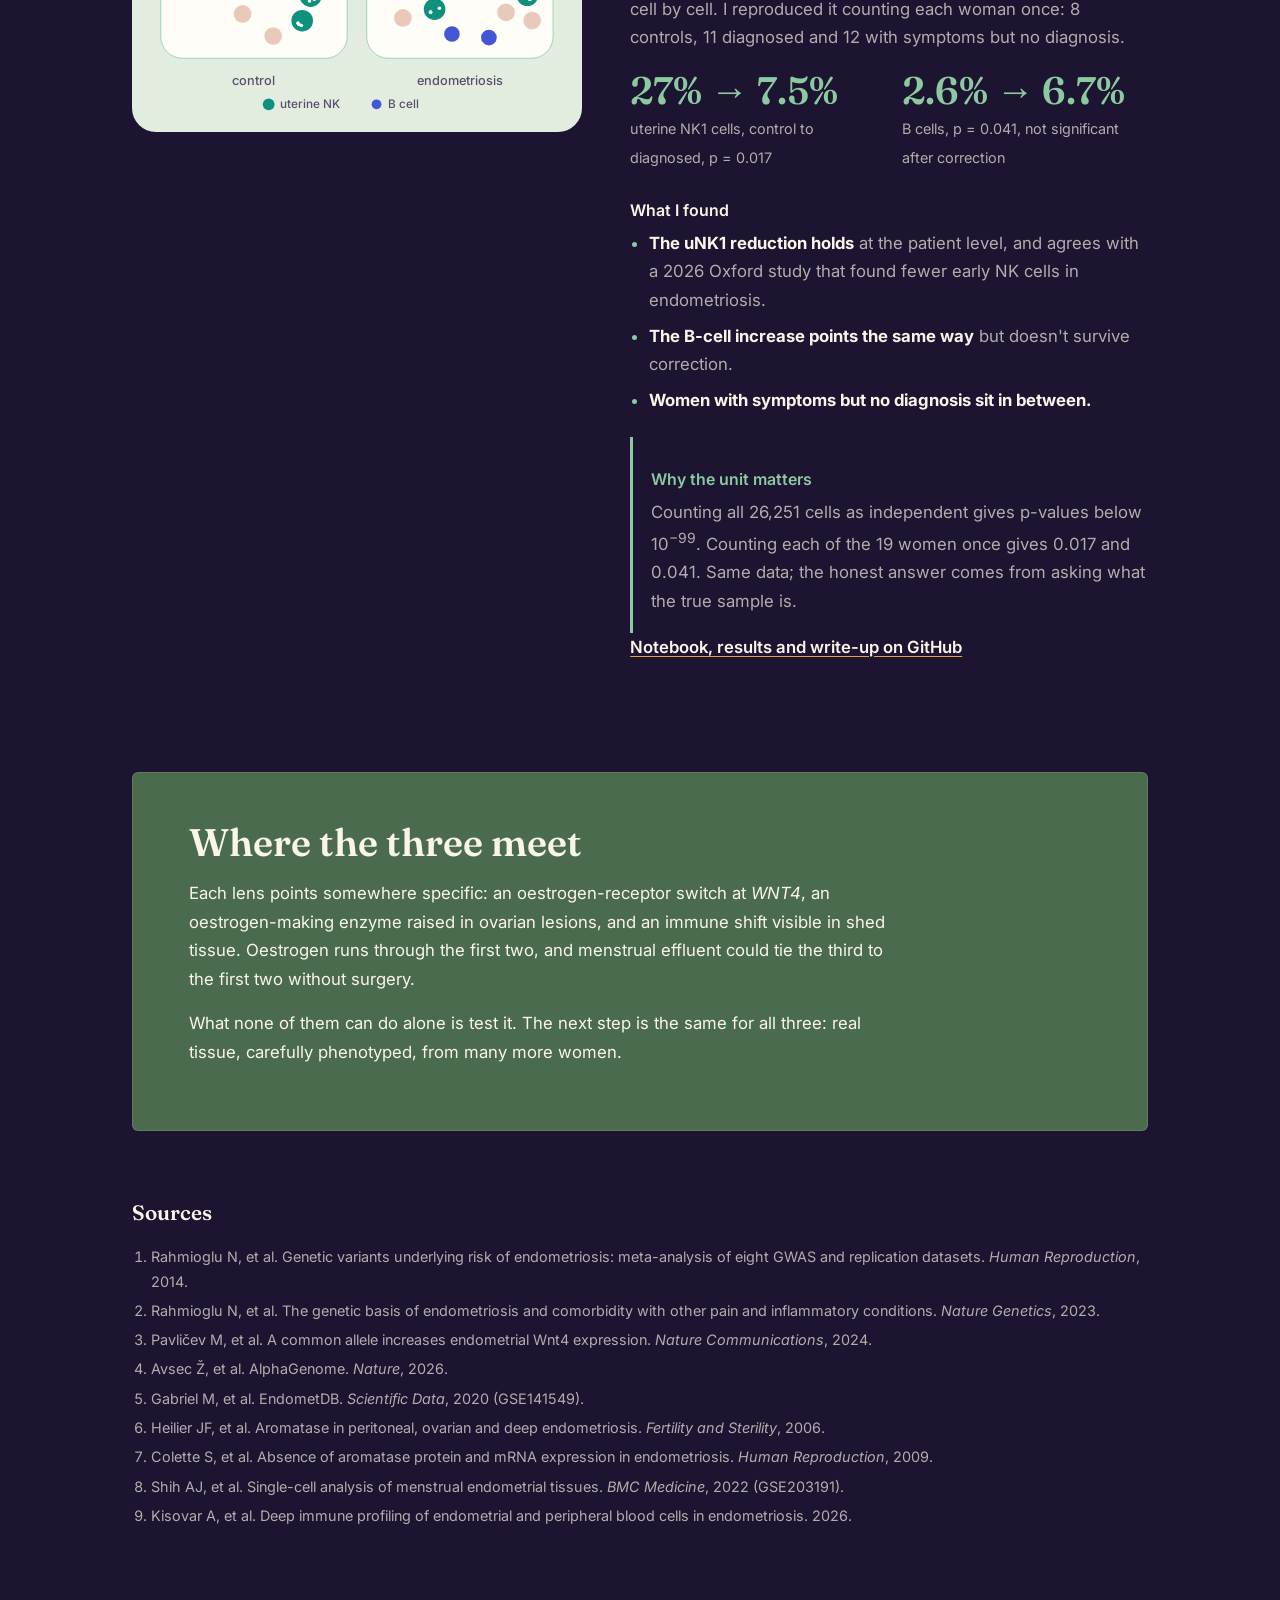
==== commit fd576aff: "Add files via upload" ====
--- a/endometriosis.html
+++ b/endometriosis.html
@@ -10,71 +10,84 @@
 <link href="https://fonts.googleapis.com/css2?family=Fraunces:ital,opsz,wght@0,9..144,300;0,9..144,450;0,9..144,600;0,9..144,700;1,9..144,450;1,9..144,600&family=Inter:wght@400;500;600&family=IBM+Plex+Mono:wght@400;500&display=swap" rel="stylesheet">
 <link rel="stylesheet" href="style.css">
 <style>
+/* Uses the site palette from style.css: night, cream, gold, moss, terracotta.
+   Each lens keeps one accent so the three sections stay easy to tell apart. */
 .endo {
-  --paper: #FFF8FB; --eosin: #F7DDE8; --haem: #351E5C; --muted: #6E5A86;
-  --gen: #4357D6; --hor: #C27A0E; --hor-bright: #E59A1C; --imm: #0F8F7E;
-  background: var(--paper); color: var(--haem);
-  font-family: Inter, system-ui, sans-serif; font-size: 1.05rem; line-height: 1.65;
-}
-.endo a { color: inherit; text-underline-offset: 3px; }
-.endo a:focus-visible { outline: 3px solid var(--hor-bright); outline-offset: 3px; border-radius: 4px; }
-.endo .wrap { max-width: 1080px; margin: 0 auto; padding: 0 1.5rem; }
-.endo .back-link { display: inline-block; margin: 2rem 0 0; color: var(--muted); text-decoration: none; }
-.endo .back-link:hover { text-decoration: underline; }
-
-.endo-hero { background: var(--eosin); padding: 3.5rem 0 4rem; border-radius: 0 0 48px 48px; }
+  --gen: #9AA4F0;          /* genetics: periwinkle, readable on night */
+  --hor: var(--gold);      /* hormones: site gold */
+  --imm: #8CC9A0;          /* immunology: light moss */
+  --panel-gen: #E6E8FA; --panel-hor: #FBEFD8; --panel-imm: #E2EDE0;
+  background: var(--night); color: var(--cream-soft);
+  font-size: 1.05rem; line-height: 1.7;
+}
+.endo a { color: var(--cream); text-decoration-color: var(--gold); text-underline-offset: 3px; }
+.endo a:hover { color: var(--gold); }
+.endo a:focus-visible { outline: 2px solid var(--gold); outline-offset: 3px; border-radius: 4px; }
+.endo b, .endo strong { color: var(--cream); }
+
+.endo-hero {
+  padding: 1rem 0 4.5rem;
+  background:
+    radial-gradient(ellipse at 80% 10%, rgba(224,165,60,0.18), transparent 55%),
+    radial-gradient(ellipse at 8% 95%, rgba(75,107,79,0.24), transparent 50%),
+    var(--night);
+  border-bottom: 1px solid var(--line);
+}
+.endo-hero .back-link { margin: 2.2rem 0 0; }
 .endo-hero h1 {
-  font-family: Fraunces, Georgia, serif; font-weight: 600; font-variation-settings: "opsz" 144;
-  font-size: clamp(2.6rem, 7vw, 5.2rem); line-height: 0.98; letter-spacing: -0.02em; margin: 1.2rem 0 1.4rem; max-width: 14ch;
-}
-.endo-hero p.lede { max-width: 56ch; font-size: 1.2rem; margin: 0 0 2rem; }
+  font-variation-settings: "opsz" 144; color: var(--gold-deep);
+  font-size: clamp(2.6rem, 7vw, 5rem); line-height: 1; letter-spacing: -0.02em;
+  margin: 1.4rem 0 1.4rem; max-width: 14ch;
+}
+.endo-hero p.lede { max-width: 56ch; font-size: 1.15rem; margin: 0 0 2rem; }
 .lenses { display: flex; flex-wrap: wrap; gap: 0.75rem; padding: 0; margin: 0; list-style: none; }
-.lenses a {
-  display: inline-flex; align-items: center; gap: 0.6rem; padding: 0.55rem 1.1rem 0.55rem 0.7rem;
-  border-radius: 999px; background: var(--paper); text-decoration: none; font-weight: 500;
-}
-.lenses a:hover { background: #fff; }
-.lenses .dot { width: 14px; height: 14px; border-radius: 50%; }
-
-.lens { padding: 4.5rem 0 1rem; }
+.endo .lenses a {
+  display: inline-flex; align-items: center; gap: 0.6rem; padding: 0.55rem 1.1rem 0.55rem 0.75rem;
+  border-radius: 999px; border: 1px solid var(--line); background: rgba(250,245,233,0.06);
+  text-decoration: none; font-size: 0.95rem; font-weight: 500; color: var(--cream);
+  transition: background .2s ease, border-color .2s ease;
+}
+.endo .lenses a:hover { background: rgba(250,245,233,0.12); border-color: var(--gold); color: var(--cream); }
+.lenses .dot { width: 12px; height: 12px; border-radius: 50%; }
+
+.lens { padding: 5rem 0 1rem; }
 .lens-grid { display: grid; grid-template-columns: minmax(0, 1fr) minmax(0, 1.15fr); gap: 3rem; align-items: start; }
 .lens:nth-of-type(even) .lens-grid { grid-template-columns: minmax(0, 1.15fr) minmax(0, 1fr); }
 .lens:nth-of-type(even) .art { order: 2; }
-.art { border-radius: 36px; padding: 1.2rem; position: sticky; top: 5rem; }
+.art { border-radius: 24px; padding: 1.2rem; position: sticky; top: 6rem; }
 .art svg { width: 100%; height: auto; display: block; }
-.art .svgl { font: 500 13px Inter, sans-serif; fill: #6E5A86; }
-.art .svgk { font: 500 12px Inter, sans-serif; fill: #6E5A86; }
+.art .svgl { font: 500 13px Inter, sans-serif; fill: #5A4E6E; }
+.art .svgk { font: 500 12px Inter, sans-serif; fill: #5A4E6E; }
 .art .svgt { font: 600 12px Inter, sans-serif; fill: #fff; }
-.lens h2 {
-  font-family: Fraunces, Georgia, serif; font-weight: 600; font-size: clamp(2rem, 4vw, 2.9rem);
-  line-height: 1.05; letter-spacing: -0.01em; margin: 0 0 0.4rem;
-}
-.lens .kicker { font-family: Fraunces, Georgia, serif; font-style: italic; font-size: 1.25rem; margin: 0 0 1.4rem; color: var(--muted); }
-.lens h3 { font-size: 1rem; font-weight: 600; margin: 1.6rem 0 0.3rem; }
+.lens h2 { font-size: clamp(2rem, 4vw, 2.8rem); line-height: 1.05; letter-spacing: -0.01em; margin: 0 0 0.4rem; }
+.lens .kicker { font-family: Fraunces, Georgia, serif; font-style: italic; font-size: 1.25rem; margin: 0 0 1.4rem; color: var(--cream); }
+.lens h3 { font-family: Inter, sans-serif; font-size: 1rem; font-weight: 600; margin: 1.6rem 0 0.3rem; color: var(--cream); }
 .lens p { margin: 0 0 0.9rem; max-width: 62ch; }
 .lens ul { margin: 0 0 0.9rem; padding-left: 1.2rem; max-width: 62ch; }
-.lens li { margin-bottom: 0.35rem; }
+.lens li { margin-bottom: 0.45rem; }
 .big { display: flex; flex-wrap: wrap; gap: 1.6rem; margin: 1.2rem 0 1.4rem; }
-.big div { min-width: 8rem; }
-.big strong { display: block; font-family: Fraunces, Georgia, serif; font-weight: 600; font-size: 2.4rem; line-height: 1; }
-.big span { font-size: 0.92rem; color: var(--muted); }
-.caveat { border-left: 4px solid currentColor; padding: 0.2rem 0 0.2rem 1rem; }
+.big div { min-width: 8rem; flex: 1 1 10rem; }
+.big strong { display: block; font-family: Fraunces, Georgia, serif; font-weight: 600; font-size: 2.4rem; line-height: 1; margin-bottom: 0.3rem; }
+.big span { font-size: 0.9rem; }
+.caveat { border-left: 3px solid currentColor; padding: 0.2rem 0 0.2rem 1.1rem; margin-top: 1.4rem; }
+.caveat p { color: var(--cream-soft); }
 .code-link { font-weight: 600; }
 
-#genetics h2, #genetics .big strong, #genetics .caveat { color: var(--gen); }
-#genetics .art { background: #E8EBFC; }
-#hormones h2, #hormones .big strong, #hormones .caveat { color: var(--hor); }
-#hormones .art { background: #FCEFD9; }
-#immune h2, #immune .big strong, #immune .caveat { color: var(--imm); }
-#immune .art { background: #DDF2EE; }
-.caveat p { color: var(--haem); }
-
-.together { margin: 4.5rem 0 5rem; background: var(--haem); color: var(--paper); border-radius: 48px; padding: 3rem clamp(1.5rem, 5vw, 4rem); }
-.together h2 { font-family: Fraunces, Georgia, serif; font-weight: 600; font-size: clamp(1.9rem, 4vw, 2.6rem); margin: 0 0 1rem; line-height: 1.1; }
+#genetics h2, #genetics .big strong, #genetics .caveat, #genetics li::marker { color: var(--gen); }
+#genetics .art { background: var(--panel-gen); }
+#hormones h2, #hormones .big strong, #hormones .caveat, #hormones li::marker { color: var(--hor); }
+#hormones .art { background: var(--panel-hor); }
+#immune h2, #immune .big strong, #immune .caveat, #immune li::marker { color: var(--imm); }
+#immune .art { background: var(--panel-imm); }
+.caveat h3 { color: inherit; }
+
+.together { margin: 5rem 0 4rem; background: var(--moss); border: 1px solid rgba(250,245,233,0.12); color: var(--cream); border-radius: var(--radius); padding: 3rem clamp(1.5rem, 5vw, 3.5rem); }
+.together h2 { font-size: clamp(1.8rem, 3.6vw, 2.4rem); margin: 0 0 1rem; line-height: 1.1; }
 .together p { max-width: 64ch; margin: 0 0 1rem; }
-.together a { color: var(--paper); }
-.refs { font-size: 0.9rem; color: var(--muted); margin: 0 0 4rem; }
+.refs { font-size: 0.9rem; padding: 0 0 4rem; }
+.refs h2 { font-size: 1.3rem; margin-bottom: 0.6rem; }
 .refs ol { padding-left: 1.2rem; }
+.refs li { margin-bottom: 0.3rem; }
 
 @media (max-width: 820px) {
   .lens-grid, .lens:nth-of-type(even) .lens-grid { grid-template-columns: 1fr; gap: 1.6rem; }
@@ -106,9 +119,9 @@
       <h1>Endometriosis, three ways in</h1>
       <p class="lede">What the inherited risk variants might do, how a lesion makes its own oestrogen, and which immune cells are missing from the lining women shed each month. Three independent analyses of public data, each checked hard before I believed it.</p>
       <ul class="lenses">
-        <li><a href="#genetics"><span class="dot" style="background:#4357D6"></span>Genetics</a></li>
-        <li><a href="#hormones"><span class="dot" style="background:#E59A1C"></span>Epigenetics and hormones</a></li>
-        <li><a href="#immune"><span class="dot" style="background:#0F8F7E"></span>Immunology</a></li>
+        <li><a href="#genetics"><span class="dot" style="background:#9AA4F0"></span>Genetics</a></li>
+        <li><a href="#hormones"><span class="dot" style="background:#e0a53c"></span>Epigenetics and hormones</a></li>
+        <li><a href="#immune"><span class="dot" style="background:#8CC9A0"></span>Immunology</a></li>
       </ul>
     </div>
   </header>
@@ -188,9 +201,9 @@
   <section class="lens" id="immune">
     <div class="wrap lens-grid">
       <div class="art"><svg viewBox="0 0 420 300" role="img" aria-label="Two fields of cells: on the left, from a control, many green uterine NK cells and few blue B cells; on the right, from endometriosis, few NK cells and more B cells">
-<rect x="10" y="30" width="190" height="215" rx="22" fill="#FFF8FB" stroke="#0F8F7E" stroke-opacity="0.35"/>
-<rect x="220" y="30" width="190" height="215" rx="22" fill="#FFF8FB" stroke="#0F8F7E" stroke-opacity="0.35"/>
-<circle cx="77.9" cy="74.1" r="9" fill="#E9C9D8"/><circle cx="128.2" cy="59.5" r="9" fill="#E9C9D8"/><circle cx="110.5" cy="114.0" r="9" fill="#E9C9D8"/><circle cx="36.9" cy="140.4" r="9" fill="#E9C9D8"/><circle cx="38.8" cy="62.9" r="9" fill="#E9C9D8"/><circle cx="93.4" cy="199.8" r="9" fill="#E9C9D8"/><circle cx="47.1" cy="87.5" r="9" fill="#E9C9D8"/><circle cx="124.6" cy="222.3" r="9" fill="#E9C9D8"/><circle cx="178.3" cy="54.7" r="8" fill="#4357D6"/><circle cx="160.2" cy="99.9" r="11" fill="#0F8F7E"/><circle cx="163.3" cy="103.8" r="1.8" fill="#FFF8FB"/><circle cx="163.9" cy="103.2" r="1.8" fill="#FFF8FB"/><circle cx="158.4" cy="104.5" r="1.8" fill="#FFF8FB"/><circle cx="117.6" cy="164.8" r="11" fill="#0F8F7E"/><circle cx="114.1" cy="168.4" r="1.8" fill="#FFF8FB"/><circle cx="112.8" cy="163.4" r="1.8" fill="#FFF8FB"/><circle cx="122.2" cy="166.8" r="1.8" fill="#FFF8FB"/><circle cx="76.4" cy="154.9" r="11" fill="#0F8F7E"/><circle cx="71.6" cy="156.4" r="1.8" fill="#FFF8FB"/><circle cx="74.8" cy="159.7" r="1.8" fill="#FFF8FB"/><circle cx="77.8" cy="150.1" r="1.8" fill="#FFF8FB"/><circle cx="162.8" cy="181.7" r="11" fill="#0F8F7E"/><circle cx="161.6" cy="186.5" r="1.8" fill="#FFF8FB"/><circle cx="167.7" cy="181.1" r="1.8" fill="#FFF8FB"/><circle cx="166.5" cy="185.1" r="1.8" fill="#FFF8FB"/><circle cx="34.0" cy="170.3" r="11" fill="#0F8F7E"/><circle cx="34.5" cy="165.3" r="1.8" fill="#FFF8FB"/><circle cx="29.6" cy="168.1" r="1.8" fill="#FFF8FB"/><circle cx="37.6" cy="166.8" r="1.8" fill="#FFF8FB"/><circle cx="173.5" cy="134.2" r="11" fill="#0F8F7E"/><circle cx="170.9" cy="129.9" r="1.8" fill="#FFF8FB"/><circle cx="178.1" cy="136.0" r="1.8" fill="#FFF8FB"/><circle cx="172.0" cy="129.4" r="1.8" fill="#FFF8FB"/><circle cx="154.2" cy="206.7" r="11" fill="#0F8F7E"/><circle cx="153.3" cy="211.6" r="1.8" fill="#FFF8FB"/><circle cx="149.9" cy="209.2" r="1.8" fill="#FFF8FB"/><circle cx="151.0" cy="210.6" r="1.8" fill="#FFF8FB"/><circle cx="68.5" cy="46.8" r="11" fill="#0F8F7E"/><circle cx="64.1" cy="49.2" r="1.8" fill="#FFF8FB"/><circle cx="65.1" cy="50.4" r="1.8" fill="#FFF8FB"/><circle cx="63.9" cy="44.7" r="1.8" fill="#FFF8FB"/><circle cx="43.6" cy="113.6" r="11" fill="#0F8F7E"/><circle cx="48.6" cy="114.4" r="1.8" fill="#FFF8FB"/><circle cx="47.1" cy="110.1" r="1.8" fill="#FFF8FB"/><circle cx="39.9" cy="110.3" r="1.8" fill="#FFF8FB"/><circle cx="260.9" cy="92.9" r="9" fill="#E9C9D8"/><circle cx="291.5" cy="113.7" r="9" fill="#E9C9D8"/><circle cx="256.9" cy="203.9" r="9" fill="#E9C9D8"/><circle cx="390.9" cy="132.7" r="9" fill="#E9C9D8"/><circle cx="312.5" cy="62.0" r="9" fill="#E9C9D8"/><circle cx="262.9" cy="50.3" r="9" fill="#E9C9D8"/><circle cx="260.6" cy="147.0" r="9" fill="#E9C9D8"/><circle cx="388.7" cy="206.6" r="9" fill="#E9C9D8"/><circle cx="345.2" cy="94.6" r="9" fill="#E9C9D8"/><circle cx="356.9" cy="145.1" r="9" fill="#E9C9D8"/><circle cx="362.1" cy="198.2" r="9" fill="#E9C9D8"/><circle cx="317.7" cy="112.1" r="9" fill="#E9C9D8"/><circle cx="344.6" cy="223.9" r="8" fill="#4357D6"/><circle cx="306.9" cy="220.3" r="8" fill="#4357D6"/><circle cx="294.2" cy="87.0" r="8" fill="#4357D6"/><circle cx="311.8" cy="167.5" r="11" fill="#0F8F7E"/><circle cx="313.4" cy="162.7" r="1.8" fill="#FFF8FB"/><circle cx="316.1" cy="170.0" r="1.8" fill="#FFF8FB"/><circle cx="309.2" cy="163.2" r="1.8" fill="#FFF8FB"/><circle cx="289.2" cy="195.0" r="11" fill="#0F8F7E"/><circle cx="294.1" cy="194.1" r="1.8" fill="#FFF8FB"/><circle cx="285.2" cy="198.0" r="1.8" fill="#FFF8FB"/><circle cx="285.1" cy="197.9" r="1.8" fill="#FFF8FB"/><circle cx="383.8" cy="180.8" r="11" fill="#0F8F7E"/><circle cx="386.2" cy="185.2" r="1.8" fill="#FFF8FB"/><circle cx="387.3" cy="184.4" r="1.8" fill="#FFF8FB"/><circle cx="386.7" cy="184.9" r="1.8" fill="#FFF8FB"/>
+<rect x="10" y="30" width="190" height="215" rx="22" fill="#FFFDF8" stroke="#0F8F7E" stroke-opacity="0.35"/>
+<rect x="220" y="30" width="190" height="215" rx="22" fill="#FFFDF8" stroke="#0F8F7E" stroke-opacity="0.35"/>
+<circle cx="77.9" cy="74.1" r="9" fill="#E8C9BC"/><circle cx="128.2" cy="59.5" r="9" fill="#E8C9BC"/><circle cx="110.5" cy="114.0" r="9" fill="#E8C9BC"/><circle cx="36.9" cy="140.4" r="9" fill="#E8C9BC"/><circle cx="38.8" cy="62.9" r="9" fill="#E8C9BC"/><circle cx="93.4" cy="199.8" r="9" fill="#E8C9BC"/><circle cx="47.1" cy="87.5" r="9" fill="#E8C9BC"/><circle cx="124.6" cy="222.3" r="9" fill="#E8C9BC"/><circle cx="178.3" cy="54.7" r="8" fill="#4357D6"/><circle cx="160.2" cy="99.9" r="11" fill="#0F8F7E"/><circle cx="163.3" cy="103.8" r="1.8" fill="#FFFDF8"/><circle cx="163.9" cy="103.2" r="1.8" fill="#FFFDF8"/><circle cx="158.4" cy="104.5" r="1.8" fill="#FFFDF8"/><circle cx="117.6" cy="164.8" r="11" fill="#0F8F7E"/><circle cx="114.1" cy="168.4" r="1.8" fill="#FFFDF8"/><circle cx="112.8" cy="163.4" r="1.8" fill="#FFFDF8"/><circle cx="122.2" cy="166.8" r="1.8" fill="#FFFDF8"/><circle cx="76.4" cy="154.9" r="11" fill="#0F8F7E"/><circle cx="71.6" cy="156.4" r="1.8" fill="#FFFDF8"/><circle cx="74.8" cy="159.7" r="1.8" fill="#FFFDF8"/><circle cx="77.8" cy="150.1" r="1.8" fill="#FFFDF8"/><circle cx="162.8" cy="181.7" r="11" fill="#0F8F7E"/><circle cx="161.6" cy="186.5" r="1.8" fill="#FFFDF8"/><circle cx="167.7" cy="181.1" r="1.8" fill="#FFFDF8"/><circle cx="166.5" cy="185.1" r="1.8" fill="#FFFDF8"/><circle cx="34.0" cy="170.3" r="11" fill="#0F8F7E"/><circle cx="34.5" cy="165.3" r="1.8" fill="#FFFDF8"/><circle cx="29.6" cy="168.1" r="1.8" fill="#FFFDF8"/><circle cx="37.6" cy="166.8" r="1.8" fill="#FFFDF8"/><circle cx="173.5" cy="134.2" r="11" fill="#0F8F7E"/><circle cx="170.9" cy="129.9" r="1.8" fill="#FFFDF8"/><circle cx="178.1" cy="136.0" r="1.8" fill="#FFFDF8"/><circle cx="172.0" cy="129.4" r="1.8" fill="#FFFDF8"/><circle cx="154.2" cy="206.7" r="11" fill="#0F8F7E"/><circle cx="153.3" cy="211.6" r="1.8" fill="#FFFDF8"/><circle cx="149.9" cy="209.2" r="1.8" fill="#FFFDF8"/><circle cx="151.0" cy="210.6" r="1.8" fill="#FFFDF8"/><circle cx="68.5" cy="46.8" r="11" fill="#0F8F7E"/><circle cx="64.1" cy="49.2" r="1.8" fill="#FFFDF8"/><circle cx="65.1" cy="50.4" r="1.8" fill="#FFFDF8"/><circle cx="63.9" cy="44.7" r="1.8" fill="#FFFDF8"/><circle cx="43.6" cy="113.6" r="11" fill="#0F8F7E"/><circle cx="48.6" cy="114.4" r="1.8" fill="#FFFDF8"/><circle cx="47.1" cy="110.1" r="1.8" fill="#FFFDF8"/><circle cx="39.9" cy="110.3" r="1.8" fill="#FFFDF8"/><circle cx="260.9" cy="92.9" r="9" fill="#E8C9BC"/><circle cx="291.5" cy="113.7" r="9" fill="#E8C9BC"/><circle cx="256.9" cy="203.9" r="9" fill="#E8C9BC"/><circle cx="390.9" cy="132.7" r="9" fill="#E8C9BC"/><circle cx="312.5" cy="62.0" r="9" fill="#E8C9BC"/><circle cx="262.9" cy="50.3" r="9" fill="#E8C9BC"/><circle cx="260.6" cy="147.0" r="9" fill="#E8C9BC"/><circle cx="388.7" cy="206.6" r="9" fill="#E8C9BC"/><circle cx="345.2" cy="94.6" r="9" fill="#E8C9BC"/><circle cx="356.9" cy="145.1" r="9" fill="#E8C9BC"/><circle cx="362.1" cy="198.2" r="9" fill="#E8C9BC"/><circle cx="317.7" cy="112.1" r="9" fill="#E8C9BC"/><circle cx="344.6" cy="223.9" r="8" fill="#4357D6"/><circle cx="306.9" cy="220.3" r="8" fill="#4357D6"/><circle cx="294.2" cy="87.0" r="8" fill="#4357D6"/><circle cx="311.8" cy="167.5" r="11" fill="#0F8F7E"/><circle cx="313.4" cy="162.7" r="1.8" fill="#FFFDF8"/><circle cx="316.1" cy="170.0" r="1.8" fill="#FFFDF8"/><circle cx="309.2" cy="163.2" r="1.8" fill="#FFFDF8"/><circle cx="289.2" cy="195.0" r="11" fill="#0F8F7E"/><circle cx="294.1" cy="194.1" r="1.8" fill="#FFFDF8"/><circle cx="285.2" cy="198.0" r="1.8" fill="#FFFDF8"/><circle cx="285.1" cy="197.9" r="1.8" fill="#FFFDF8"/><circle cx="383.8" cy="180.8" r="11" fill="#0F8F7E"/><circle cx="386.2" cy="185.2" r="1.8" fill="#FFFDF8"/><circle cx="387.3" cy="184.4" r="1.8" fill="#FFFDF8"/><circle cx="386.7" cy="184.9" r="1.8" fill="#FFFDF8"/>
 <text x="105" y="272" text-anchor="middle" class="svgl">control</text>
 <text x="315" y="272" text-anchor="middle" class="svgl">endometriosis</text>
 <circle cx="120" cy="292" r="6" fill="#0F8F7E"/><text x="132" y="296" class="svgk">uterine NK</text>
@@ -227,7 +240,7 @@
     </section>
 
     <section class="refs">
-      <h2 style="font-family: Fraunces, Georgia, serif; font-size: 1.3rem; color: #351E5C;">Sources</h2>
+      <h2>Sources</h2>
       <ol>
         <li>Rahmioglu N, et al. Genetic variants underlying risk of endometriosis: meta-analysis of eight GWAS and replication datasets. <i>Human Reproduction</i>, 2014.</li>
         <li>Rahmioglu N, et al. The genetic basis of endometriosis and comorbidity with other pain and inflammatory conditions. <i>Nature Genetics</i>, 2023.</li>
@@ -242,5 +255,17 @@
     </section>
   </div>
 </main>
+<script>
+  const navToggle = document.getElementById('navToggle');
+  const navLinks = document.getElementById('navLinks');
+  navToggle.addEventListener('click', () => {
+    const isOpen = navLinks.classList.toggle('open');
+    navToggle.setAttribute('aria-expanded', isOpen);
+  });
+  navLinks.querySelectorAll('a').forEach(a => a.addEventListener('click', () => {
+    navLinks.classList.remove('open');
+    navToggle.setAttribute('aria-expanded', 'false');
+  }));
+</script>
 </body>
 </html>
